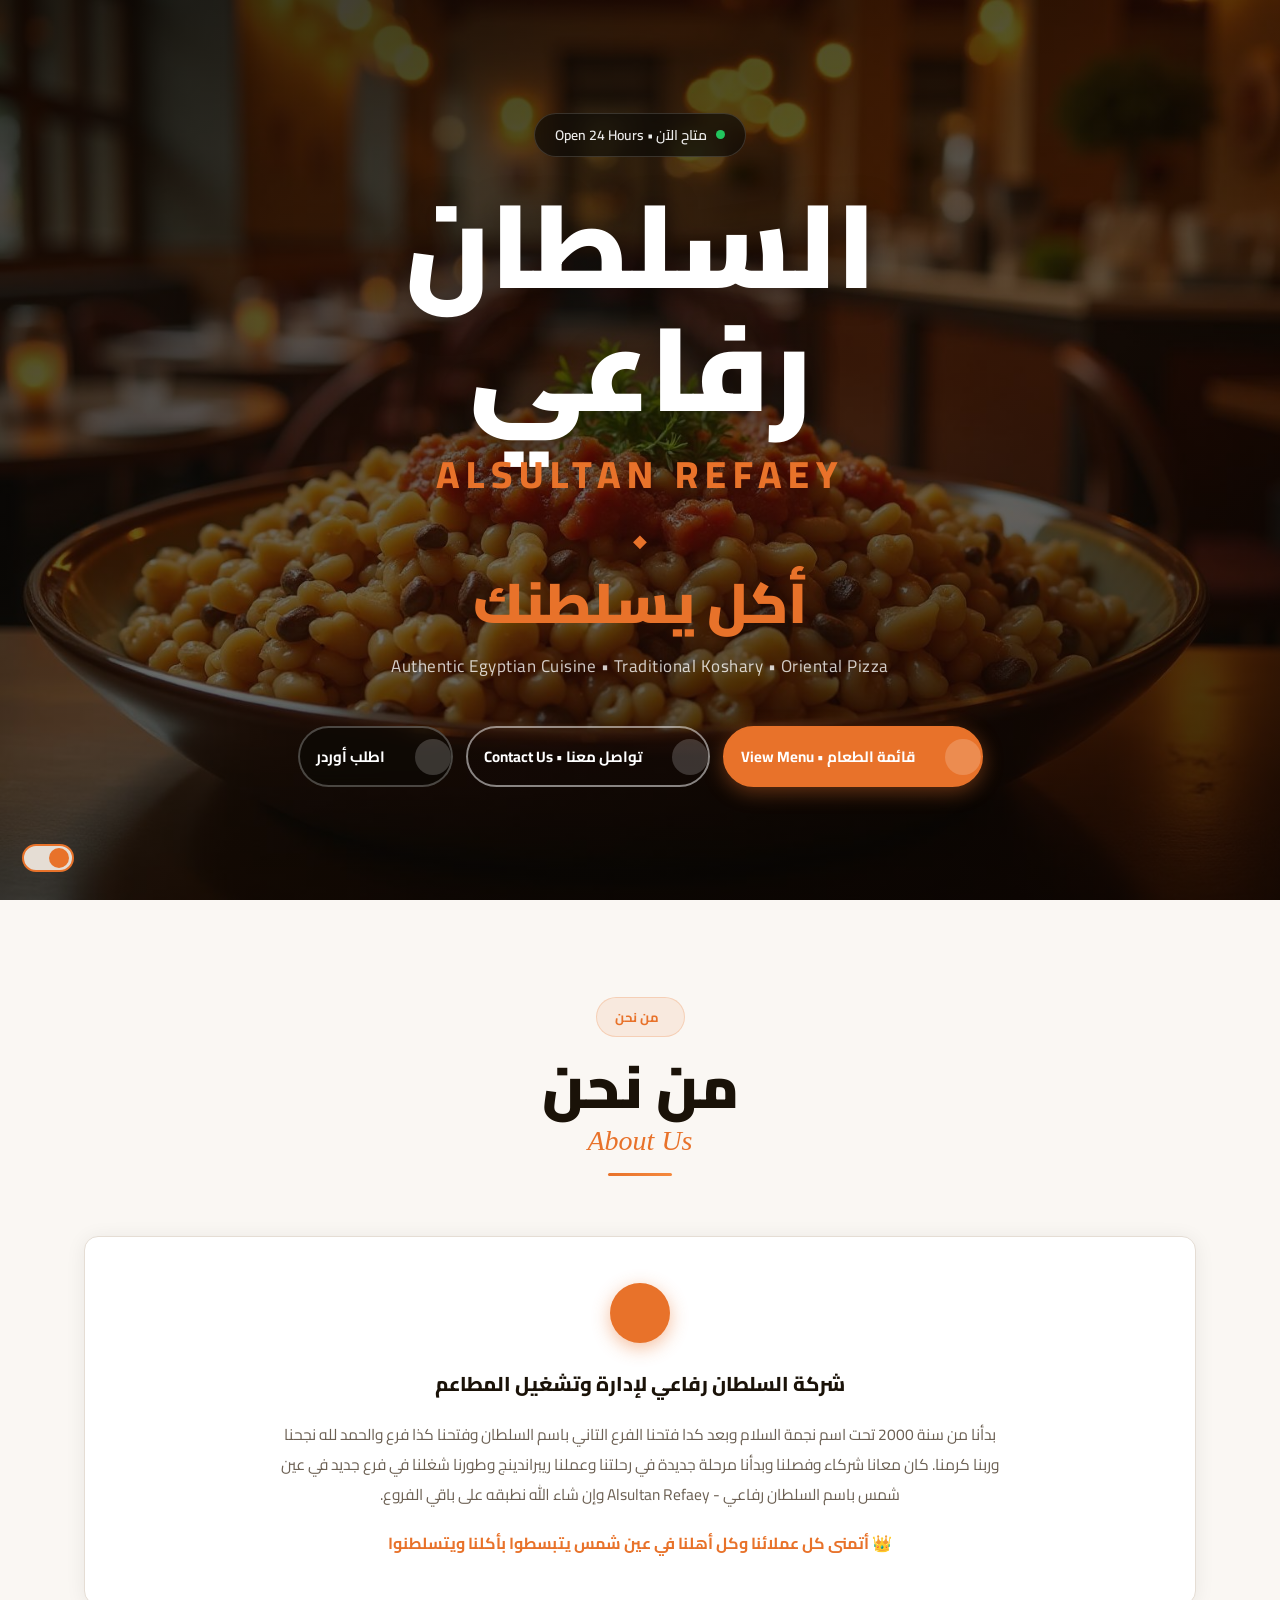
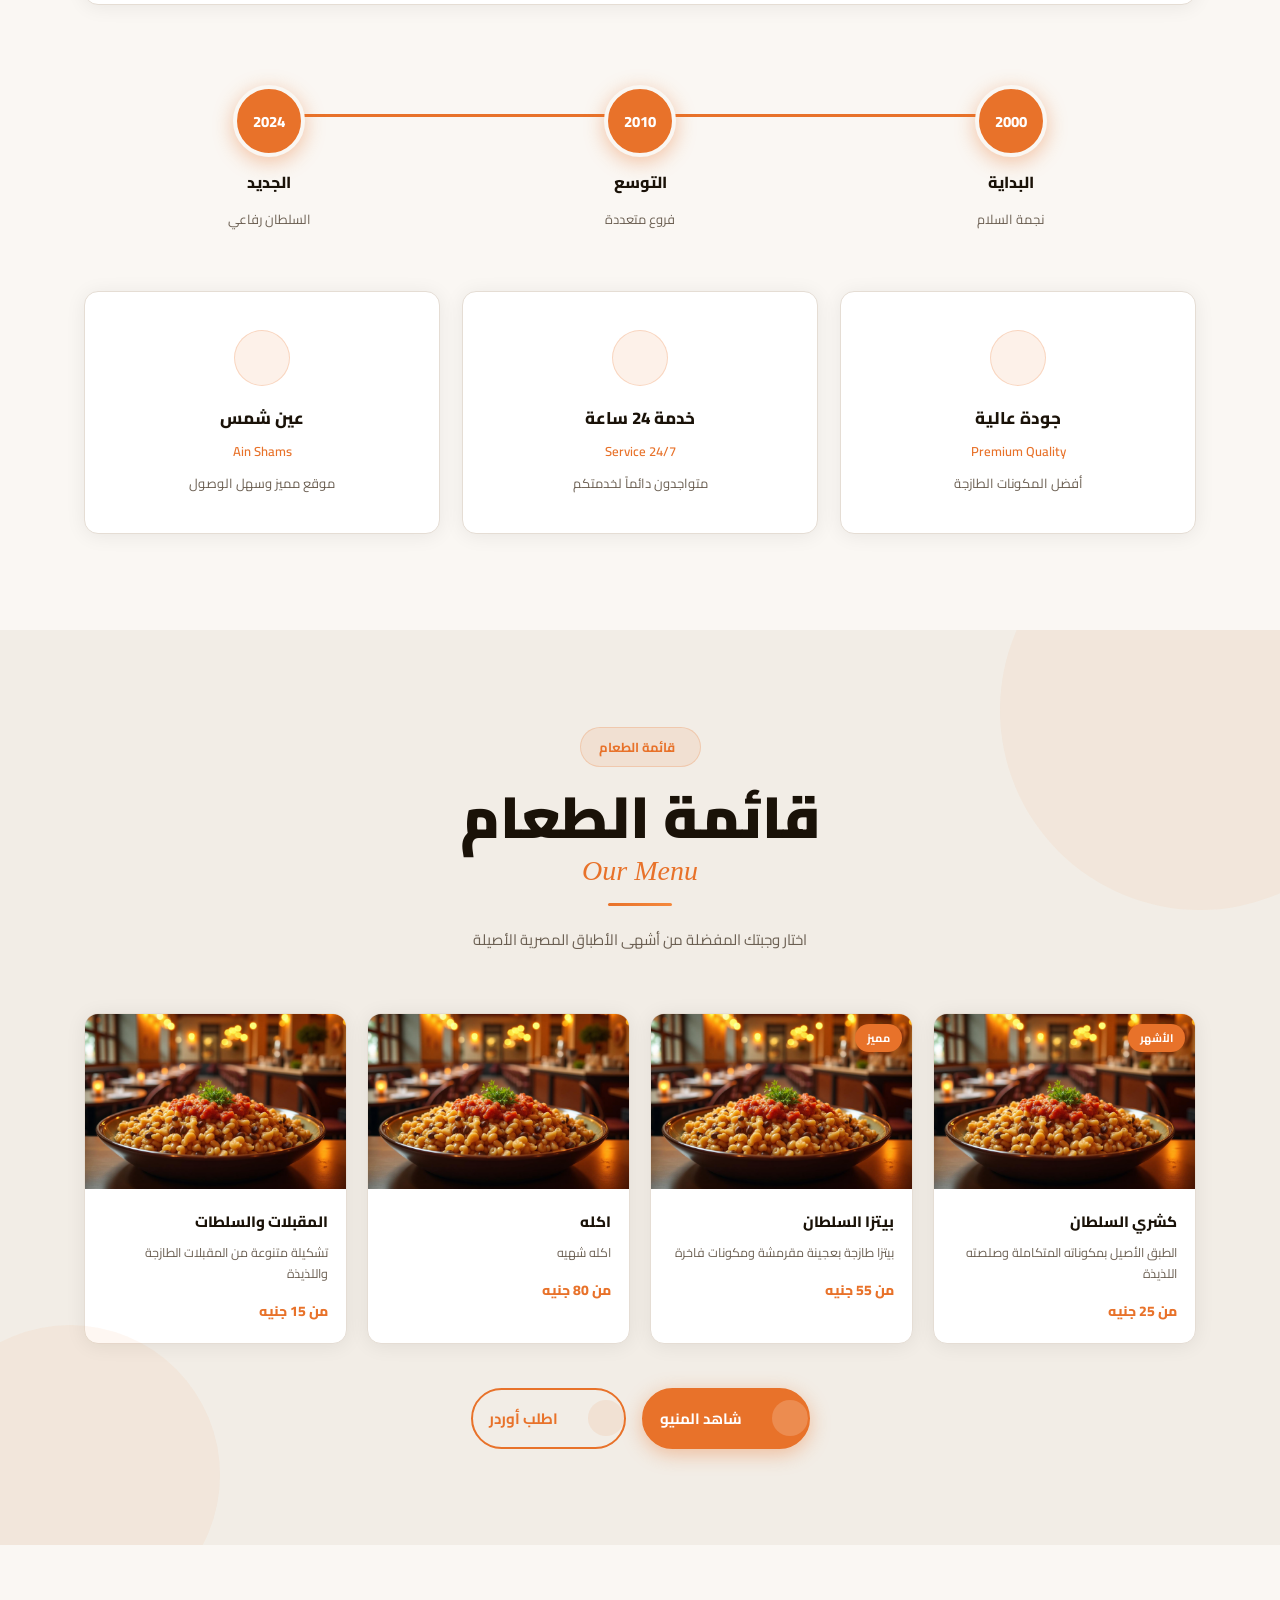
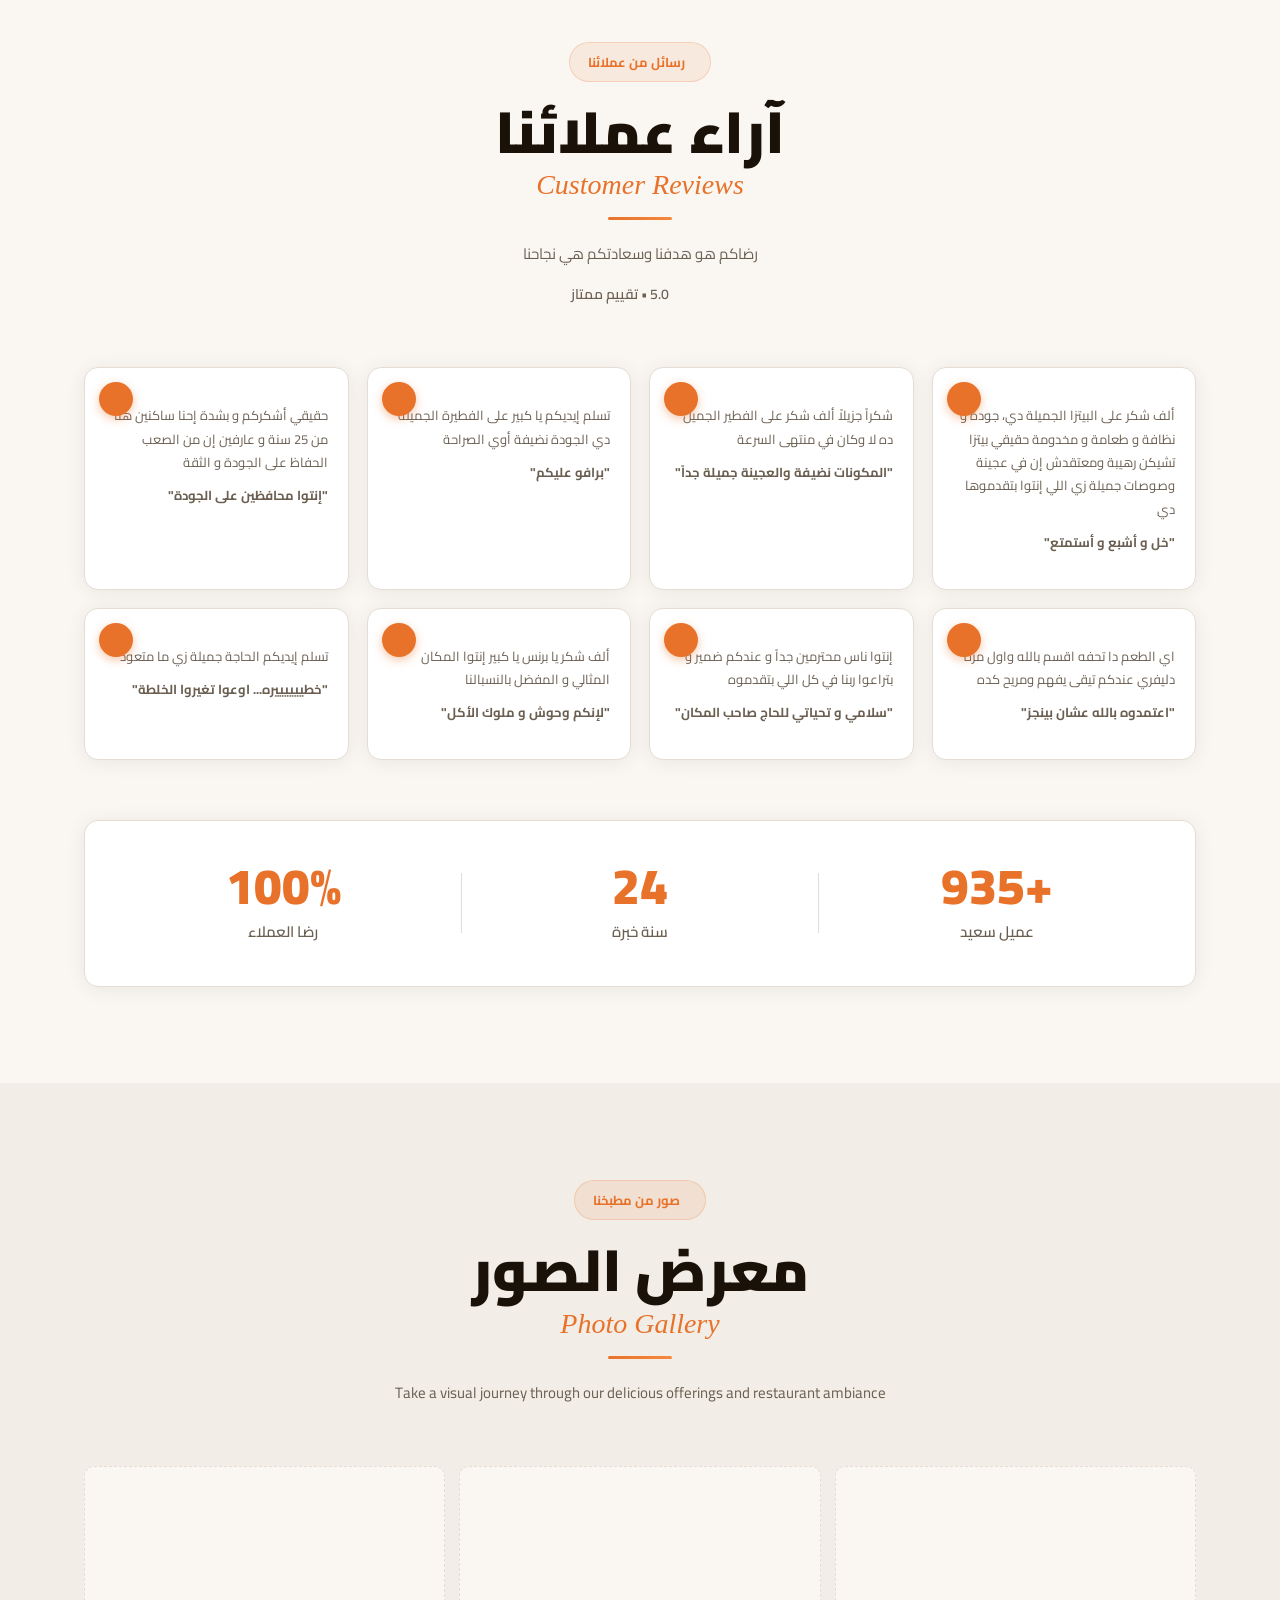
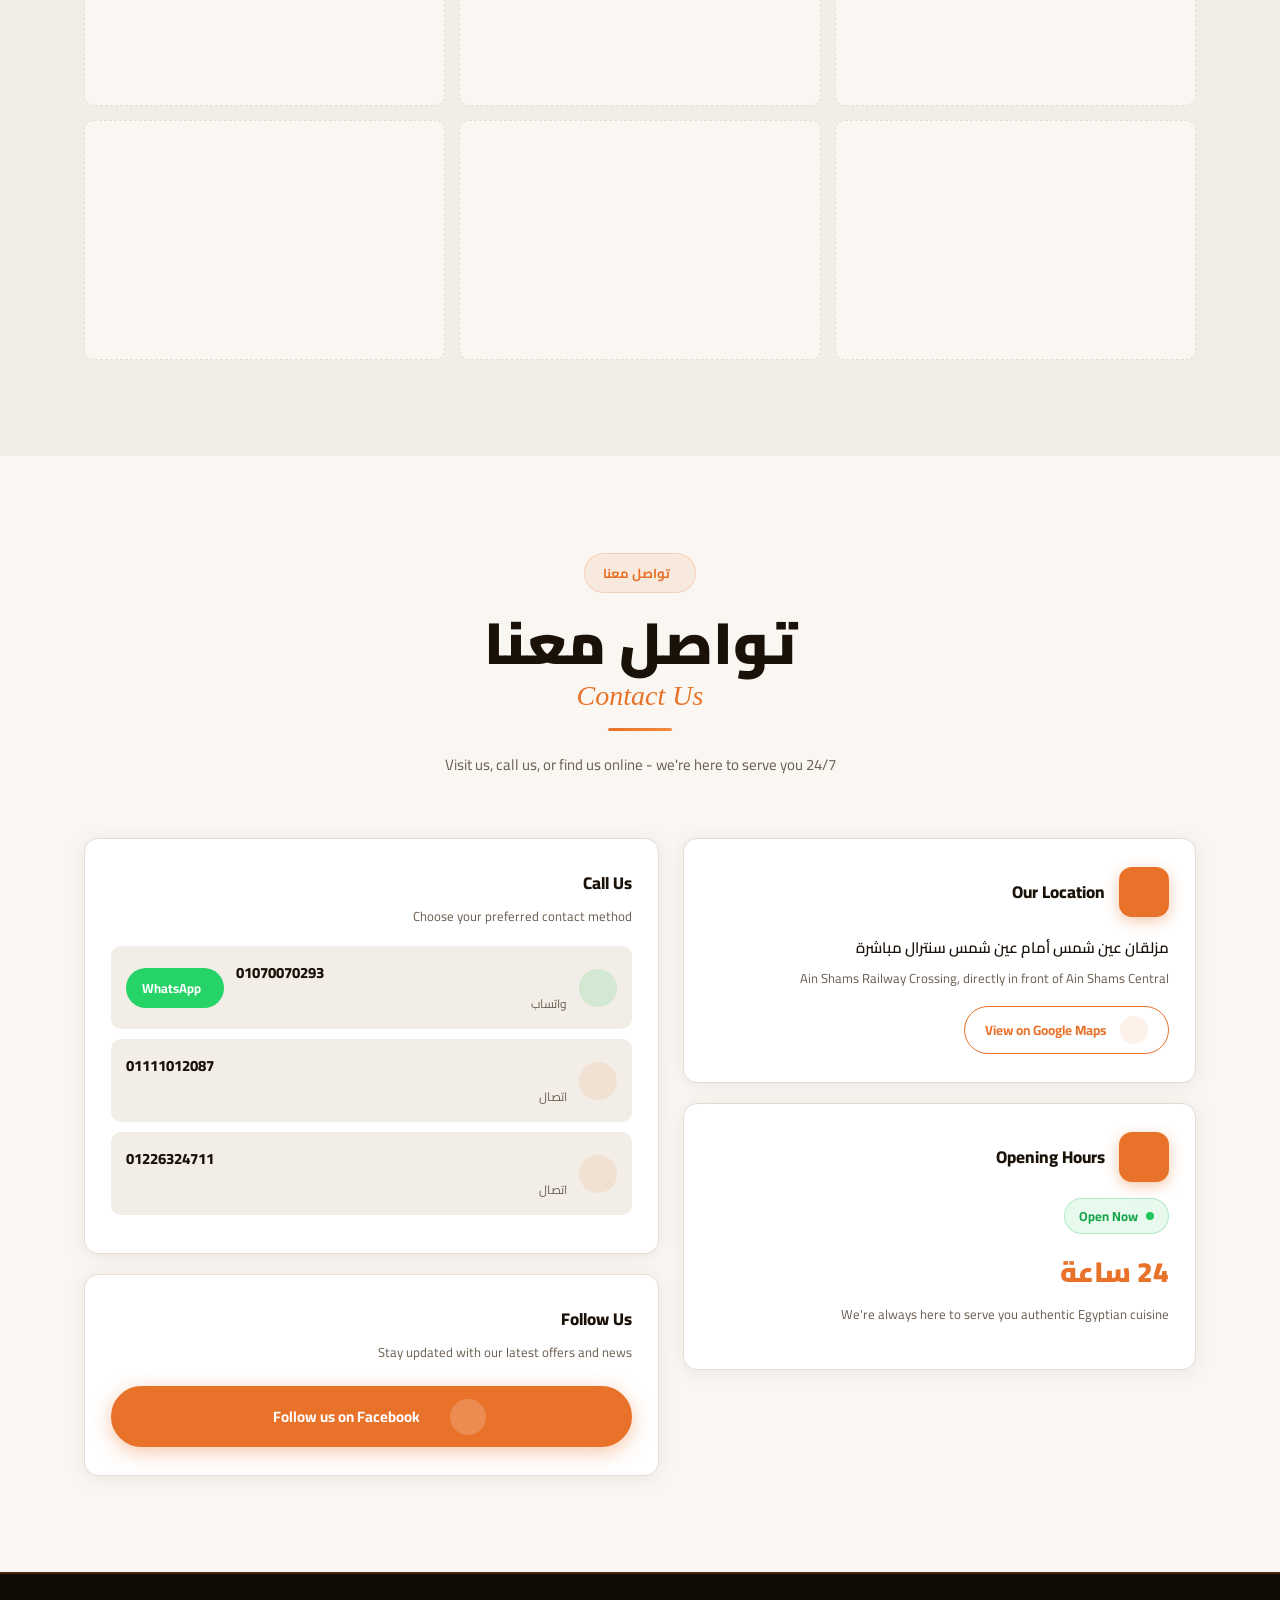
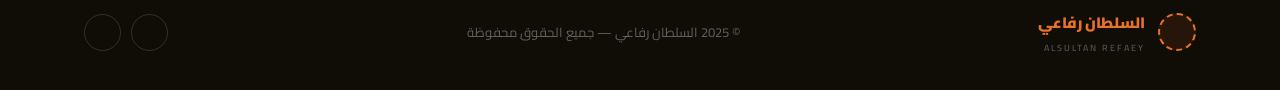
==== index.html @ ed78fc22 "first commit" ====
<!DOCTYPE html>
<html lang="ar" dir="rtl">
<head>
    <meta charset="UTF-8">
    <meta name="viewport" content="width=device-width, initial-scale=1.0">
    <title>السلطان رفاعي | ALSULTAN REFAEY</title>
    <meta name="description" content="موقع مطعم السلطان رفاعي العالمي">
    <link rel="stylesheet" href="main.css">
    <link rel="icon" href="img/logo.png" type="image/png">
    <meta name="keywords" content="Egyptian restaurant, Koshary, Oriental pizza, Traditional food, Cairo restaurant, Ain Shams, كشري, بيتزا, مطعم, عين شمس">
    <link rel="preconnect" href="https://fonts.googleapis.com">
<link rel="preconnect" href="https://fonts.gstatic.com" crossorigin>
<link href="https://fonts.googleapis.com/css2?family=Akronim&family=Alkalami&family=Amiri+Quran&family=Amiri:ital,wght@0,400;0,700;1,400;1,700&family=Architects+Daughter&family=Aref+Ruqaa+Ink:wght@400;700&family=Aref+Ruqaa:wght@400;700&family=Badeen+Display&family=Baskervville:ital,wght@0,400..700;1,400..700&family=Bodoni+Moda+SC:ital,opsz,wght@0,6..96,400..900;1,6..96,400..900&family=Bytesized&family=Cairo+Play:wght@200..1000&family=Cairo:wght@200..1000&family=Cascadia+Mono:ital,wght@0,200..700;1,200..700&family=Changa:wght@200..800&family=Coral+Pixels&family=Corinthia:wght@400;700&family=Creepster&family=Danfo&family=Edu+AU+VIC+WA+NT+Dots:wght@400..700&family=Fascinate+Inline&family=Fruktur:ital@0;1&family=Fustat:wght@200..800&family=Handjet:wght,ELSH@100..900,2&family=Jersey+25+Charted&family=Kanit:ital,wght@0,100;0,200;0,300;0,400;0,500;0,600;0,700;0,800;0,900;1,100;1,200;1,300;1,400;1,500;1,600;1,700;1,800;1,900&family=Kavivanar&family=LINE+Seed+JP&family=Lalezar&family=Lateef:wght@200;300;400;500;600;700;800&family=Libertinus+Keyboard&family=Libre+Barcode+39+Extended&family=Mada:wght@200..900&family=Marhey:wght@300..700&family=Mirza:wght@400;500;600;700&family=Moirai+One&family=Nabla&family=Noto+Serif+Khitan+Small+Script&family=Oi&family=Oswald:wght@200..700&family=Palette+Mosaic&family=Playwrite+CU+Guides&family=Playwrite+NZ+Basic+Guides&family=Playwrite+NZ+Basic:wght@100..400&family=Qahiri&family=Rakkas&family=Reem+Kufi+Fun:wght@400..700&family=Reem+Kufi+Ink&family=Reem+Kufi:wght@400..700&family=Roboto:ital,wght@0,100..900;1,100..900&family=Rubik+80s+Fade&family=Rubik+Broken+Fax&family=Rubik+Moonrocks&family=Rubik+Wet+Paint&family=Rubik:ital,wght@0,300..900;1,300..900&family=Ruge+Boogie&family=Ruwudu:wght@400;500;600;700&family=SN+Pro:ital,wght@0,200..900;1,200..900&family=Scheherazade+New:wght@400;500;600;700&family=Stalinist+One&family=Tajawal:wght@200;300;400;500;700;800;900&family=Trade+Winds&family=Train+One&family=Vibes&family=Zilla+Slab+Highlight:wght@400;700&display=swap" rel="stylesheet">
</head>
<body>

    <button class="theme-btn" id="themeBtn">
  <span class="theme-track"><span class="theme-thumb"><i class="fas fa-moon" id="themeIco"></i></span></span>
</button>
 
<nav class="nav" id="mainNav">
  <div class="nav-wrap">
    <a href="#hero" class="nav-logo">
      <div class="logo-slot" title="ضع لوجوك هنا">
        <i class="fas fa-image"></i>
        <span>Logo</span>
      </div>
      <div>
        <span class="nav-logo-ar">السلطان رفاعي</span>
        <span class="nav-logo-en">ALSULTAN REFAEY</span>
      </div>
    </a>
    <ul class="nav-links" id="navLinks">
      <li><a href="#about">من نحن</a></li>
      <li><a href="#menu">القائمة</a></li>
      <li><a href="#reviews">آراء العملاء</a></li>
      <li><a href="#gallery">المعرض</a></li>
      <li><a href="#contact">تواصل معنا</a></li>
    </ul>
    <button class="burger" id="burger"><span></span><span></span><span></span></button>
  </div>
</nav>
 
<section class="hero" id="hero">
  <div class="hero-bg" style="background-image:url('img/hero.jfif')"></div>
  <div class="hero-overlay"></div>
 
  <div class="hero-particle p1"><i class="fas fa-bowl-food"></i></div>
  <div class="hero-particle p2"><i class="fas fa-pizza-slice"></i></div>
  <div class="hero-particle p3"><i class="fas fa-star"></i></div>
  <div class="hero-particle p4"><i class="fas fa-utensils"></i></div>
  <div class="hero-particle p5"><i class="fas fa-fire"></i></div>
 
  <div class="hero-body">
    <div class="hero-badge anim-fade-down">
      <span class="dot"></span>
      متاح الآن &bull; Open 24 Hours
    </div>
    <h1 class="hero-title-ar anim-fade-up">السلطان رفاعي</h1>
    <p class="hero-title-en anim-fade-up d1">ALSULTAN REFAEY</p>
    <div class="hero-diamond anim-fade-up d2">&#9670;</div>
    <p class="hero-slogan anim-fade-up d3">أكل يسلطنك</p>
    <p class="hero-sub anim-fade-up d4">Authentic Egyptian Cuisine &bull; Traditional Koshary &bull; Oriental Pizza</p>
    <div class="hero-btns anim-fade-up d5">
      <a href="ord/ord.html" class="btn btn-orange">
        <span class="btn-ico"><i class="fas fa-bowl-food"></i></span>
        <span>قائمة الطعام &bull; View Menu</span>
      </a>
      <a href="#contact" class="btn btn-ghost">
        <span class="btn-ico"><i class="fas fa-comments"></i></span>
        <span>تواصل معنا &bull; Contact Us</span>
      </a>
      <a href="ord/ord.html" class="btn btn-dark">
        <span class="btn-ico"><i class="fas fa-bag-shopping"></i></span>
        <span>اطلب أوردر</span>
      </a>
    </div>
  </div>
  <div class="hero-chevron"><i class="fas fa-chevron-down"></i></div>
</section>
 
<section class="about" id="about">
  <div class="container">
    <div class="sec-head reveal-up">
      <div class="sec-badge"><i class="fas fa-store"></i> من نحن</div>
      <h2 class="sec-title-ar">من نحن</h2>
      <p class="sec-title-en"><em>About Us</em></p>
      <div class="sec-line"></div>
    </div>
    <div class="about-card reveal-up">
      <div class="about-crown">
        <i class="fas fa-crown"></i>
      </div>
      <h3 class="about-card-title">شركة السلطان رفاعي لإدارة وتشغيل المطاعم</h3>
      <p class="about-card-text">بدأنا من سنة 2000 تحت اسم نجمة السلام وبعد كدا فتحنا الفرع التاني باسم السلطان وفتحنا كذا فرع والحمد لله نجحنا وربنا كرمنا. كان معانا شركاء وفصلنا وبدأنا مرحلة جديدة في رحلتنا وعملنا ريبراندينج وطورنا شغلنا في فرع جديد في عين شمس باسم السلطان رفاعي - Alsultan Refaey وإن شاء الله نطبقه على باقي الفروع.</p>
      <p class="about-card-highlight">👑 أتمنى كل عملائنا وكل أهلنا في عين شمس يتبسطوا بأكلنا ويتسلطنوا</p>
    </div>
    <div class="timeline reveal-up">
      <div class="timeline-line"></div>
      <div class="timeline-item">
        <div class="timeline-dot"><span>2000</span></div>
        <p class="tl-label">البداية</p>
        <p class="tl-sub">نجمة السلام</p>
      </div>
      <div class="timeline-item">
        <div class="timeline-dot active"><span>2010</span></div>
        <p class="tl-label">التوسع</p>
        <p class="tl-sub">فروع متعددة</p>
      </div>
      <div class="timeline-item">
        <div class="timeline-dot"><span>2024</span></div>
        <p class="tl-label">الجديد</p>
        <p class="tl-sub">السلطان رفاعي</p>
      </div>
    </div>
    <div class="features">
      <div class="feature-card reveal-left" style="--d:0s">
        <div class="feature-ico"><i class="fas fa-star"></i></div>
        <h4>جودة عالية</h4>
        <p class="feat-en">Premium Quality</p>
        <p>أفضل المكونات الطازجة</p>
      </div>
      <div class="feature-card reveal-up" style="--d:.1s">
        <div class="feature-ico"><i class="fas fa-clock"></i></div>
        <h4>خدمة 24 ساعة</h4>
        <p class="feat-en">24/7 Service</p>
        <p>متواجدون دائماً لخدمتكم</p>
      </div>
      <div class="feature-card reveal-right" style="--d:.2s">
        <div class="feature-ico"><i class="fas fa-location-dot"></i></div>
        <h4>عين شمس</h4>
        <p class="feat-en">Ain Shams</p>
        <p>موقع مميز وسهل الوصول</p>
      </div>
    </div>
  </div>
</section>
 
<section class="menu-sec" id="menu">
  <div class="menu-bg-shape s1"></div>
  <div class="menu-bg-shape s2"></div>
  <div class="container">
    <div class="sec-head reveal-up">
      <div class="sec-badge"><i class="fas fa-utensils"></i> قائمة الطعام</div>
      <h2 class="sec-title-ar">قائمة الطعام</h2>
      <p class="sec-title-en"><em>Our Menu</em></p>
      <div class="sec-line"></div>
      <p class="sec-desc">اختار وجبتك المفضلة من أشهى الأطباق المصرية الأصيلة</p>
    </div>
    <div class="menu-grid">
      <div class="menu-card reveal-up" style="--d:0s">
        <div class="menu-img"><img src="img/hero.jfif" alt="كشري"/><div class="menu-tag">الأشهر</div><div class="menu-img-shine"></div></div>
        <div class="menu-body">
          <h4>كشري السلطان</h4>
          <p>الطبق الأصيل بمكوناته المتكاملة وصلصته اللذيذة</p>
          <span class="menu-price">من 25 جنيه</span>
        </div>
      </div>
      <div class="menu-card reveal-up" style="--d:.08s">
        <div class="menu-img"><img src="img/hero.jfif" alt="بيتزا"/><div class="menu-tag">مميز</div><div class="menu-img-shine"></div></div>
        <div class="menu-body">
          <h4>بيتزا السلطان</h4>
          <p>بيتزا طازجة بعجينة مقرمشة ومكونات فاخرة</p>
          <span class="menu-price">من 55 جنيه</span>
        </div>
      </div>
      <div class="menu-card reveal-up" style="--d:.16s">
        <div class="menu-img"><img src="img/hero.jfif" alt="مشاوي"/><div class="menu-img-shine"></div></div>
        <div class="menu-body">
          <h4>اكله</h4>
          <p>اكله شهيه</p>
          <span class="menu-price">من 80 جنيه</span>
        </div>
      </div>
      <div class="menu-card reveal-up" style="--d:.24s">
        <div class="menu-img"><img src="img/hero.jfif" alt="مقبلات"/><div class="menu-img-shine"></div></div>
        <div class="menu-body">
          <h4>المقبلات والسلطات</h4>
          <p>تشكيلة متنوعة من المقبلات الطازجة واللذيذة</p>
          <span class="menu-price">من 15 جنيه</span>
        </div>
      </div>
    </div>
    <div class="menu-btns reveal-up">
      <button class="btn btn-orange" onclick="window.location.href='ord/ord.html'">
        <span class="btn-ico"><i class="fas fa-scroll"></i></span>
        <span>شاهد المنيو</span>
      </button>
      <button class="btn btn-outline-orange" onclick="window.location.href='ord/ord.html'">
        <span class="btn-ico"><i class="fas fa-bag-shopping"></i></span>
        <span>اطلب أوردر</span>
      </button>
    </div>
  </div>
</section>
 
<section class="reviews" id="reviews">
  <div class="container">
    <div class="sec-head reveal-up">
      <div class="sec-badge"><i class="fas fa-comment-dots"></i> رسائل من عملائنا</div>
      <h2 class="sec-title-ar">آراء عملائنا</h2>
      <p class="sec-title-en"><em>Customer Reviews</em></p>
      <div class="sec-line"></div>
      <p class="sec-desc">رضاكم هو هدفنا وسعادتكم هي نجاحنا</p>
      <div class="reviews-rating">
        <i class="fas fa-star"></i><i class="fas fa-star"></i><i class="fas fa-star"></i><i class="fas fa-star"></i><i class="fas fa-star"></i>
        <span>5.0 &bull; تقييم ممتاز</span>
      </div>
    </div>
    <div class="reviews-grid">
      <div class="rev-card reveal-up" style="--d:0s">
        <div class="rev-quote"><i class="fas fa-quote-right"></i></div>
        <div class="rev-stars"><i class="fas fa-star"></i><i class="fas fa-star"></i><i class="fas fa-star"></i><i class="fas fa-star"></i><i class="fas fa-star"></i></div>
        <p>ألف شكر على البيتزا الجميلة دي، جودة و نظافة و طعامة و مخدومة حقيقي بيتزا تشيكن رهيبة ومعتقدش إن في عجينة وصوصات جميلة زي اللي إنتوا بتقدموها دي</p>
        <p class="rev-highlight">"خل و أشبع و أستمتع"</p>
      </div>
      <div class="rev-card reveal-up" style="--d:.07s">
        <div class="rev-quote"><i class="fas fa-quote-right"></i></div>
        <div class="rev-stars"><i class="fas fa-star"></i><i class="fas fa-star"></i><i class="fas fa-star"></i><i class="fas fa-star"></i><i class="fas fa-star"></i></div>
        <p>شكراً جزيلاً ألف شكر على الفطير الجميل ده لا وكان في منتهى السرعة</p>
        <p class="rev-highlight">"المكونات نضيفة والعجينة جميلة جداً"</p>
      </div>
      <div class="rev-card reveal-up" style="--d:.14s">
        <div class="rev-quote"><i class="fas fa-quote-right"></i></div>
        <div class="rev-stars"><i class="fas fa-star"></i><i class="fas fa-star"></i><i class="fas fa-star"></i><i class="fas fa-star"></i><i class="fas fa-star"></i></div>
        <p>تسلم إيديكم يا كبير على الفطيرة الجميلة دي الجودة نضيفة أوي الصراحة</p>
        <p class="rev-highlight">"برافو عليكم"</p>
      </div>
      <div class="rev-card reveal-up" style="--d:.21s">
        <div class="rev-quote"><i class="fas fa-quote-right"></i></div>
        <div class="rev-stars"><i class="fas fa-star"></i><i class="fas fa-star"></i><i class="fas fa-star"></i><i class="fas fa-star"></i><i class="fas fa-star"></i></div>
        <p>حقيقي أشكركم و بشدة إحنا ساكنين هنا من 25 سنة و عارفين إن من الصعب الحفاظ على الجودة و الثقة</p>
        <p class="rev-highlight">"إنتوا محافظين على الجودة"</p>
      </div>
      <div class="rev-card reveal-up" style="--d:.28s">
        <div class="rev-quote"><i class="fas fa-quote-right"></i></div>
        <div class="rev-stars"><i class="fas fa-star"></i><i class="fas fa-star"></i><i class="fas fa-star"></i><i class="fas fa-star"></i><i class="fas fa-star"></i></div>
        <p>اي الطعم دا تحفه اقسم بالله واول مره دليفري عندكم تيقى يفهم ومريح كده</p>
        <p class="rev-highlight">"اعتمدوه بالله عشان بينجز"</p>
      </div>
      <div class="rev-card reveal-up" style="--d:.35s">
        <div class="rev-quote"><i class="fas fa-quote-right"></i></div>
        <div class="rev-stars"><i class="fas fa-star"></i><i class="fas fa-star"></i><i class="fas fa-star"></i><i class="fas fa-star"></i><i class="fas fa-star"></i></div>
        <p>إنتوا ناس محترمين جداً و عندكم ضمير و بتراعوا ربنا في كل اللي بتقدموه</p>
        <p class="rev-highlight">"سلامي و تحياتي للحاج صاحب المكان"</p>
      </div>
      <div class="rev-card reveal-up" style="--d:.42s">
        <div class="rev-quote"><i class="fas fa-quote-right"></i></div>
        <div class="rev-stars"><i class="fas fa-star"></i><i class="fas fa-star"></i><i class="fas fa-star"></i><i class="fas fa-star"></i><i class="fas fa-star"></i></div>
        <p>ألف شكر يا برنس يا كبير إنتوا المكان المثالي و المفضل بالنسبالنا</p>
        <p class="rev-highlight">"لإنكم وحوش و ملوك الأكل"</p>
      </div>
      <div class="rev-card reveal-up" style="--d:.49s">
        <div class="rev-quote"><i class="fas fa-quote-right"></i></div>
        <div class="rev-stars"><i class="fas fa-star"></i><i class="fas fa-star"></i><i class="fas fa-star"></i><i class="fas fa-star"></i><i class="fas fa-star"></i></div>
        <p>تسلم إيديكم الحاجة جميلة زي ما متعود</p>
        <p class="rev-highlight">"خطييييييره... اوعوا تغيروا الخلطة"</p>
      </div>
    </div>
    <div class="stats-row reveal-up">
      <div class="stat-box">
        <span class="stat-num" data-target="1000" data-prefix="+">0</span>
        <span class="stat-lbl">عميل سعيد</span>
      </div>
      <div class="stat-divider"></div>
      <div class="stat-box">
        <span class="stat-num" data-target="24">0</span>
        <span class="stat-lbl">سنة خبرة</span>
      </div>
      <div class="stat-divider"></div>
      <div class="stat-box">
        <span class="stat-num" data-target="100" data-suffix="%">0</span>
        <span class="stat-lbl">رضا العملاء</span>
      </div>
    </div>
  </div>
</section>
 
<section class="gallery" id="gallery">
  <div class="container">
    <div class="sec-head reveal-up">
      <div class="sec-badge"><i class="fas fa-camera"></i> صور من مطبخنا</div>
      <h2 class="sec-title-ar">معرض الصور</h2>
      <p class="sec-title-en"><em>Photo Gallery</em></p>
      <div class="sec-line"></div>
      <p class="sec-desc">Take a visual journey through our delicious offerings and restaurant ambiance</p>
    </div>
    <div class="gallery-grid">
      <div class="gal-item reveal-up" style="--d:0s">
        <div class="gal-placeholder"><i class="fas fa-image"></i><span></span></div>
        <div class="gal-ov"><i class="fas fa-magnifying-glass-plus"></i></div>
      </div>
      <div class="gal-item reveal-up" style="--d:.07s">
        <div class="gal-placeholder"><i class="fas fa-image"></i><span></span></div>
        <div class="gal-ov"><i class="fas fa-magnifying-glass-plus"></i></div>
      </div>
      <div class="gal-item reveal-up" style="--d:.14s">
        <div class="gal-placeholder"><i class="fas fa-image"></i><span></span></div>
        <div class="gal-ov"><i class="fas fa-magnifying-glass-plus"></i></div>
      </div>
      <div class="gal-item reveal-up" style="--d:.21s">
        <div class="gal-placeholder"><i class="fas fa-image"></i><span></span></div>
        <div class="gal-ov"><i class="fas fa-magnifying-glass-plus"></i></div>
      </div>
      <div class="gal-item reveal-up" style="--d:.28s">
        <div class="gal-placeholder"><i class="fas fa-image"></i><span></span></div>
        <div class="gal-ov"><i class="fas fa-magnifying-glass-plus"></i></div>
      </div>
      <div class="gal-item reveal-up" style="--d:.35s">
        <div class="gal-placeholder"><i class="fas fa-image"></i><span></span></div>
        <div class="gal-ov"><i class="fas fa-magnifying-glass-plus"></i></div>
      </div>
    </div>
  </div>
</section>
 
<section class="contact" id="contact">
  <div class="container">
    <div class="sec-head reveal-up">
      <div class="sec-badge"><i class="fas fa-headset"></i> تواصل معنا</div>
      <h2 class="sec-title-ar">تواصل معنا</h2>
      <p class="sec-title-en"><em>Contact Us</em></p>
      <div class="sec-line"></div>
      <p class="sec-desc">Visit us, call us, or find us online - we're here to serve you 24/7</p>
    </div>
    <div class="contact-grid">
      <div class="contact-left">
        <div class="ct-card reveal-left">
          <div class="ct-card-head">
            <div class="ct-ico"><i class="fas fa-location-dot"></i></div>
            <h4>Our Location</h4>
          </div>
          <p class="ct-txt-ar">مزلقان عين شمس أمام عين شمس سنترال مباشرة</p>
          <p class="ct-txt-en">Ain Shams Railway Crossing, directly in front of Ain Shams Central</p>
          <button class="btn-maps" type="button">
            <span class="btn-ico"><i class="fas fa-location-dot"></i></span>
            <span>View on Google Maps</span>
          </button>
        </div>
        <div class="ct-card reveal-left" style="--d:.1s">
          <div class="ct-card-head">
            <div class="ct-ico"><i class="fas fa-clock"></i></div>
            <h4>Opening Hours</h4>
          </div>
          <div class="open-badge"><span class="open-dot"></span> Open Now</div>
          <p class="ct-hours">24 ساعة</p>
          <p class="ct-txt-en">We're always here to serve you authentic Egyptian cuisine</p>
        </div>
      </div>
      <div class="contact-right">
        <div class="ct-card reveal-right">
          <h4 class="call-title">Call Us</h4>
          <p class="call-sub">Choose your preferred contact method</p>
          <div class="phone-row">
            <div class="phone-ico wa"><i class="fas fa-comment-dots"></i></div>
            <div class="phone-info"><strong>01070070293</strong><span>واتساب</span></div>
            <button class="btn-wa" type="button"><i class="fab fa-whatsapp"></i> WhatsApp</button>
          </div>
          <div class="phone-row">
            <div class="phone-ico call-ico"><i class="fas fa-phone-volume"></i></div>
            <div class="phone-info"><strong>01111012087</strong><span>اتصال</span></div>
          </div>
          <div class="phone-row">
            <div class="phone-ico call-ico"><i class="fas fa-phone-volume"></i></div>
            <div class="phone-info"><strong>01226324711</strong><span>اتصال</span></div>
          </div>
        </div>
        <div class="ct-card reveal-right" style="--d:.1s">
          <h4 class="call-title">Follow Us</h4>
          <p class="call-sub">Stay updated with our latest offers and news</p>
          <button class="btn btn-orange btn-fb" type="button">
            <span class="btn-ico"><i class="fab fa-facebook-f"></i></span>
            <span>Follow us on Facebook</span>
          </button>
        </div>
      </div>
    </div>
  </div>
</section>
 
<footer class="footer">
  <div class="footer-inner">
    <div class="footer-logo">
      <div class="logo-slot sm" title="ضع لوجوك هنا"><i class="fas fa-image"></i></div>
      <div>
        <p class="footer-name-ar">السلطان رفاعي</p>
        <p class="footer-name-en">ALSULTAN REFAEY</p>
      </div>
    </div>
    <p class="footer-copy">&copy; 2025 السلطان رفاعي &mdash; جميع الحقوق محفوظة</p>
    <div class="footer-socials">
      <a href="https://www.facebook.com/profile.php?id=100092948267486&rdid=Q3W8dJQhloA0zfka&share_url=https%3A%2F%2Fwww.facebook.com%2Fshare%2F17Q4ZjGc6h%2F#" title="Facebook"><i class="fab fa-facebook-f"></i></a>
      <a href="https://wa.me/201070070293" title="WhatsApp"><i class="fab fa-whatsapp"></i></a>
    </div>
  </div>
</footer>



    <script src="main.js"></script>
</body>
</html>
---- main.css ----
:root{
  --orange:#E8722A;
  --orange-l:#F5893D;
  --orange-d:#C55A18;
  --orange-bg:rgba(232,114,42,.10);
  --orange-border:rgba(232,114,42,.22);
  --bg:#FAF7F3;
  --bg2:#F2EDE6;
  --card:#FFFFFF;
  --text:#1A1208;
  --text2:#6B5F52;
  --border:#E5DDD4;
  --sh:0 2px 20px rgba(0,0,0,.07);
  --sh2:0 12px 40px rgba(0,0,0,.13);
  --nav-bg:rgba(250,247,243,.95);
  --r:14px;
  --r2:10px;
  --t:.32s cubic-bezier(.4,0,.2,1);
}
body.dark{
  --bg:#0F0D0A;
  --bg2:#181410;
  --card:#1E1B17;
  --text:#F0EAE0;
  --text2:#9E9082;
  --border:#2E2820;
  --sh:0 2px 20px rgba(0,0,0,.45);
  --sh2:0 12px 40px rgba(0,0,0,.65);
  --nav-bg:rgba(15,13,10,.96);
}

*,*::before,*::after{margin:0;padding:0;box-sizing:border-box}
html{scroll-behavior:smooth}
body{font-family:'Cairo',sans-serif;background:var(--bg);color:var(--text);direction:rtl;transition:background var(--t),color var(--t);overflow-x:hidden}
a{text-decoration:none;color:inherit}
img{display:block;width:100%;height:100%;object-fit:cover}
.container{max-width:1160px;margin:0 auto;padding:0 24px}

@keyframes fadeDown{from{opacity:0;transform:translateY(-20px)}to{opacity:1;transform:translateY(0)}}
@keyframes fadeUp{from{opacity:0;transform:translateY(32px)}to{opacity:1;transform:translateY(0)}}
@keyframes fadeLeft{from{opacity:0;transform:translateX(40px)}to{opacity:1;transform:translateX(0)}}
@keyframes fadeRight{from{opacity:0;transform:translateX(-40px)}to{opacity:1;transform:translateX(0)}}
@keyframes scaleIn{from{opacity:0;transform:scale(.7)}to{opacity:1;transform:scale(1)}}
@keyframes float{0%,100%{transform:translateY(0) rotate(0deg)}50%{transform:translateY(-18px) rotate(8deg)}}
@keyframes floatR{0%,100%{transform:translateY(0) rotate(0deg)}50%{transform:translateY(-14px) rotate(-6deg)}}
@keyframes pulseDot{0%,100%{box-shadow:0 0 0 3px rgba(34,197,94,.25)}50%{box-shadow:0 0 0 7px rgba(34,197,94,.1)}}
@keyframes shimmerBtn{0%{left:-100%}100%{left:200%}}
@keyframes drawLine{from{transform:scaleX(0)}to{transform:scaleX(1)}}
@keyframes spinCrown{from{transform:rotateY(0)}to{transform:rotateY(360deg)}}
@keyframes revealUp{from{opacity:0;transform:translateY(30px)}to{opacity:1;transform:translateY(0)}}
@keyframes bgZoom{from{transform:scale(1)}to{transform:scale(1.09)}}
@keyframes glowPulse{0%,100%{box-shadow:var(--sh)}50%{box-shadow:0 0 0 6px rgba(232,114,42,.12),var(--sh2)}}

.anim-fade-down{animation:fadeDown .8s ease both}
.anim-fade-up{animation:fadeUp .9s ease both}
.d1{animation-delay:.15s}
.d2{animation-delay:.25s}
.d3{animation-delay:.35s}
.d4{animation-delay:.45s}
.d5{animation-delay:.58s}

.reveal-up,.reveal-left,.reveal-right{opacity:0;transition:opacity .7s ease,transform .7s ease;transition-delay:var(--d,0s)}
.reveal-up{transform:translateY(30px)}
.reveal-left{transform:translateX(40px)}
.reveal-right{transform:translateX(-40px)}
.reveal-up.vis,.reveal-left.vis,.reveal-right.vis{opacity:1;transform:none}

.theme-btn{
  position:fixed;bottom:28px;left:22px;z-index:9999;
  width:52px;height:28px;border:none;cursor:pointer;
  background:none;padding:0;
}
.theme-track{
  display:flex;align-items:center;
  width:52px;height:28px;border-radius:50px;
  background:var(--border);
  border:2px solid var(--orange);
  padding:3px;
  transition:background var(--t);
  position:relative;
}
body.dark .theme-track{background:var(--orange)}
.theme-thumb{
  width:20px;height:20px;border-radius:50%;
  background:var(--orange);
  display:flex;align-items:center;justify-content:center;
  color:#fff;font-size:10px;
  transition:transform var(--t),background var(--t);
  position:relative;
}
body.dark .theme-thumb{transform:translateX(-24px);background:#fff;color:var(--orange)}

.nav{
  position:fixed;top:0;right:0;left:0;z-index:1000;
  background:var(--nav-bg);
  backdrop-filter:blur(16px);-webkit-backdrop-filter:blur(16px);
  border-bottom:1px solid var(--border);
  transition:background var(--t),box-shadow var(--t);
}
.nav-wrap{
  max-width:1160px;margin:0 auto;padding:0 24px;
  height:66px;display:flex;align-items:center;justify-content:space-between;
}
.nav-logo{display:flex;align-items:center;gap:10px;text-decoration:none}
.logo-slot{
  width:44px;height:44px;border-radius:50%;
  border:2px dashed var(--orange);
  display:flex;flex-direction:column;align-items:center;justify-content:center;
  color:var(--orange);font-size:11px;gap:2px;cursor:pointer;
  transition:all var(--t);background:var(--orange-bg);flex-shrink:0;
}
.logo-slot i{font-size:14px}
.logo-slot span{font-size:8px;font-weight:700;line-height:1}
.logo-slot:hover{background:var(--orange);color:#fff;border-style:solid}
.logo-slot.sm{width:38px;height:38px;font-size:10px}
.logo-slot.sm i{font-size:13px}
.nav-logo-ar{display:block;font-size:15px;font-weight:900;color:var(--orange);line-height:1.1}
.nav-logo-en{display:block;font-size:9px;font-weight:600;color:var(--text2);letter-spacing:2px}
.nav-links{display:flex;list-style:none;gap:2px}
.nav-links a{
  font-size:14px;font-weight:600;color:var(--text);
  padding:7px 14px;border-radius:50px;
  transition:all var(--t);position:relative;
}
.nav-links a::after{
  content:'';position:absolute;bottom:4px;right:14px;left:14px;
  height:2px;background:var(--orange);border-radius:2px;
  transform:scaleX(0);transition:transform var(--t);
}
.nav-links a:hover{color:var(--orange)}
.nav-links a:hover::after{transform:scaleX(1)}
.burger{display:none;flex-direction:column;gap:5px;background:none;border:none;cursor:pointer;padding:5px}
.burger span{display:block;width:24px;height:2px;background:var(--text);border-radius:2px;transition:all var(--t)}
.burger.open span:nth-child(1){transform:translateY(7px) rotate(45deg)}
.burger.open span:nth-child(2){opacity:0}
.burger.open span:nth-child(3){transform:translateY(-7px) rotate(-45deg)}

.hero{position:relative;height:100vh;min-height:700px;display:flex;align-items:center;justify-content:center;overflow:hidden}
.hero-bg{position:absolute;inset:0;background-size:cover;background-position:center;animation:bgZoom 22s ease-in-out infinite alternate}
.hero-overlay{
  position:absolute;inset:0;
  background:linear-gradient(160deg,rgba(8,5,2,.80) 0%,rgba(16,10,3,.60) 55%,rgba(8,5,2,.82) 100%);
}

.hero-particle{
  position:absolute;z-index:1;
  color:rgba(232,114,42,.25);font-size:28px;pointer-events:none;
}
.p1{top:18%;right:8%;animation:float 5s ease-in-out infinite}
.p2{top:25%;left:7%;animation:floatR 6s ease-in-out infinite .8s}
.p3{bottom:28%;right:12%;animation:float 4.5s ease-in-out infinite 1.2s;font-size:18px}
.p4{bottom:22%;left:10%;animation:floatR 5.5s ease-in-out infinite .4s}
.p5{top:50%;right:5%;animation:float 7s ease-in-out infinite 2s;font-size:22px}

.hero-body{position:relative;z-index:2;text-align:center;color:#fff;padding:0 20px;max-width:820px}
.hero-badge{
  display:inline-flex;align-items:center;gap:9px;
  background:rgba(15,12,8,.72);border:1px solid rgba(255,255,255,.15);
  color:rgba(255,255,255,.92);padding:8px 20px;border-radius:50px;
  font-size:14px;font-weight:600;margin-bottom:26px;backdrop-filter:blur(10px);
}
.dot{width:9px;height:9px;border-radius:50%;background:#22c55e;flex-shrink:0;animation:pulseDot 2.2s ease infinite}
.hero-title-ar{font-size:clamp(54px,10vw,118px);font-weight:900;color:#fff;line-height:1.05;margin-bottom:8px;text-shadow:0 4px 30px rgba(0,0,0,.5)}
.hero-title-en{font-size:clamp(16px,3.2vw,38px);font-weight:800;color:var(--orange);letter-spacing:7px;margin-bottom:14px}
.hero-diamond{color:var(--orange);font-size:18px;margin-bottom:12px;opacity:.8}
.hero-slogan{font-size:clamp(26px,5vw,56px);font-weight:900;color:var(--orange);margin-bottom:14px;line-height:1.2}
.hero-sub{font-size:clamp(13px,2vw,17px);color:rgba(255,255,255,.78);margin-bottom:44px;letter-spacing:.5px}
.hero-btns{display:flex;align-items:center;justify-content:center;gap:13px;flex-wrap:wrap}
.hero-chevron{
  position:absolute;bottom:26px;left:50%;transform:translateX(-50%);
  z-index:2;color:rgba(255,255,255,.55);font-size:20px;
  animation:float 2.2s ease-in-out infinite;
}

.btn{
  display:inline-flex;align-items:center;gap:0;
  border-radius:50px;font-family:'Cairo',sans-serif;
  font-size:15px;font-weight:700;cursor:pointer;
  border:2px solid transparent;
  transition:all var(--t);white-space:nowrap;
  position:relative;overflow:hidden;
}
.btn::after{
  content:'';position:absolute;top:0;left:-100%;
  width:60%;height:100%;
  background:linear-gradient(120deg,transparent,rgba(255,255,255,.18),transparent);
  transition:left .5s ease;
}
.btn:hover::after{left:200%}
.btn-ico{
  display:flex;align-items:center;justify-content:center;
  width:36px;height:36px;border-radius:50%;
  background:rgba(255,255,255,.18);
  font-size:14px;margin-left:10px;flex-shrink:0;
  transition:all var(--t);
}
.btn > span:last-child{padding:14px 20px 14px 16px}
.btn:hover .btn-ico{transform:scale(1.12) rotate(-5deg)}

.btn-orange{background:var(--orange);color:#fff;border-color:var(--orange);box-shadow:0 5px 20px rgba(232,114,42,.4)}
.btn-orange:hover{background:var(--orange-d);border-color:var(--orange-d);transform:translateY(-3px);box-shadow:0 10px 30px rgba(232,114,42,.55)}
.btn-ghost{background:transparent;color:#fff;border-color:rgba(255,255,255,.5)}
.btn-ghost:hover{background:rgba(255,255,255,.1);border-color:#fff;transform:translateY(-3px)}
.btn-dark{background:rgba(12,9,5,.7);color:#fff;border-color:rgba(255,255,255,.25);backdrop-filter:blur(8px)}
.btn-dark:hover{background:var(--orange);border-color:var(--orange);transform:translateY(-3px);box-shadow:0 10px 28px rgba(232,114,42,.5)}
.btn-outline-orange{background:transparent;color:var(--orange);border-color:var(--orange)}
.btn-outline-orange .btn-ico{background:var(--orange-bg);color:var(--orange)}
.btn-outline-orange:hover{background:var(--orange);color:#fff;transform:translateY(-3px)}
.btn-outline-orange:hover .btn-ico{background:rgba(255,255,255,.2);color:#fff}

section{padding:96px 0}

.sec-head{text-align:center;margin-bottom:60px}
.sec-badge{
  display:inline-flex;align-items:center;gap:7px;
  background:var(--orange-bg);border:1.5px solid var(--orange-border);
  color:var(--orange);padding:7px 18px;border-radius:50px;
  font-size:13px;font-weight:700;margin-bottom:18px;
}
.sec-title-ar{font-size:clamp(34px,5vw,58px);font-weight:900;color:var(--text);margin-bottom:6px;line-height:1.1}
.sec-title-en{font-family:'Playfair Display',serif;font-size:clamp(18px,2.5vw,28px);color:var(--orange);margin-bottom:16px}
.sec-line{width:64px;height:3px;background:linear-gradient(90deg,var(--orange),var(--orange-l));border-radius:3px;margin:0 auto 20px}
.sec-desc{font-size:15px;color:var(--text2);max-width:540px;margin:0 auto;line-height:1.8}

.about{background:var(--bg)}
.about-card{
  background:var(--card);border:1px solid var(--border);border-radius:var(--r);
  padding:46px 52px;text-align:center;box-shadow:var(--sh);
  margin-bottom:52px;transition:box-shadow var(--t),transform var(--t);
}
.about-card:hover{box-shadow:var(--sh2);transform:translateY(-3px)}
.about-crown{
  width:60px;height:60px;background:var(--orange);border-radius:50%;
  display:flex;align-items:center;justify-content:center;
  color:#fff;font-size:22px;margin:0 auto 22px;
  box-shadow:0 5px 18px rgba(232,114,42,.45);
  transition:transform var(--t);
}
.about-card:hover .about-crown{transform:rotateY(180deg)}
.about-card-title{font-size:20px;font-weight:800;color:var(--text);margin-bottom:18px}
.about-card-text{font-size:15.5px;color:var(--text2);line-height:1.95;max-width:720px;margin:0 auto 18px}
.about-card-highlight{font-size:16px;font-weight:700;color:var(--orange)}

.timeline{
  position:relative;display:flex;justify-content:center;
  padding:28px 0 12px;margin-bottom:48px;
}
.timeline-line{
  position:absolute;top:57px;right:calc(16.5%);left:calc(16.5%);
  height:2.5px;background:var(--orange);border-radius:2px;
  transform-origin:right;animation:drawLine 1.4s ease both;
}
.timeline-item{flex:1;display:flex;flex-direction:column;align-items:center;gap:10px;position:relative;z-index:1}
.timeline-dot{
  width:72px;height:72px;border-radius:50%;background:var(--orange);
  color:#fff;font-size:15px;font-weight:800;
  display:flex;align-items:center;justify-content:center;
  box-shadow:0 5px 20px rgba(232,114,42,.4);
  border:4px solid var(--bg);
  transition:transform var(--t),box-shadow var(--t);
}
.timeline-dot.active{animation:glowPulse 2.5s ease-in-out infinite}
.timeline-item:hover .timeline-dot{transform:scale(1.1);box-shadow:0 8px 28px rgba(232,114,42,.6)}
.tl-label{font-size:16px;font-weight:800;color:var(--text)}
.tl-sub{font-size:13px;color:var(--text2)}

.features{display:grid;grid-template-columns:repeat(3,1fr);gap:22px}
.feature-card{
  background:var(--card);border:1px solid var(--border);border-radius:var(--r);
  padding:38px 28px;text-align:center;box-shadow:var(--sh);
  transition:all var(--t);cursor:default;
}
.feature-card:hover{box-shadow:var(--sh2);transform:translateY(-6px);border-color:var(--orange-border)}
.feature-ico{
  width:56px;height:56px;border-radius:50%;
  background:var(--orange-bg);border:1.5px solid var(--orange-border);
  color:var(--orange);font-size:22px;
  display:flex;align-items:center;justify-content:center;
  margin:0 auto 16px;transition:all var(--t);
}
.feature-card:hover .feature-ico{background:var(--orange);color:#fff;transform:rotate(-10deg) scale(1.1)}
.feature-card h4{font-size:17px;font-weight:800;color:var(--text);margin-bottom:5px}
.feat-en{font-size:13px;color:var(--orange);font-weight:600;margin-bottom:8px}
.feature-card p:last-child{font-size:13px;color:var(--text2)}

.menu-sec{background:var(--bg2);position:relative;overflow:hidden}
.menu-bg-shape{position:absolute;border-radius:50%;pointer-events:none;opacity:.06;background:var(--orange)}
.menu-bg-shape.s1{width:400px;height:400px;top:-120px;right:-120px;animation:float 8s ease-in-out infinite}
.menu-bg-shape.s2{width:300px;height:300px;bottom:-80px;left:-80px;animation:floatR 10s ease-in-out infinite 2s}

.menu-grid{display:grid;grid-template-columns:repeat(4,1fr);gap:20px;margin-bottom:44px}
.menu-card{
  background:var(--card);border:1px solid var(--border);border-radius:var(--r);
  overflow:hidden;box-shadow:var(--sh);transition:all var(--t);
}
.menu-card:hover{box-shadow:var(--sh2);transform:translateY(-7px);border-color:var(--orange-border)}
.menu-img{position:relative;height:175px;overflow:hidden}
.menu-img img{transition:transform .5s ease}
.menu-card:hover .menu-img img{transform:scale(1.08)}
.menu-img-shine{
  position:absolute;inset:0;
  background:linear-gradient(120deg,transparent 30%,rgba(255,255,255,.08) 50%,transparent 70%);
  background-size:200%;
  opacity:0;transition:opacity var(--t);
}
.menu-card:hover .menu-img-shine{opacity:1;animation:shimmerBtn .7s ease}
.menu-tag{
  position:absolute;top:10px;right:10px;background:var(--orange);
  color:#fff;font-size:11px;font-weight:700;padding:4px 12px;border-radius:50px;
  box-shadow:0 2px 10px rgba(232,114,42,.4);
}
.menu-body{padding:18px}
.menu-body h4{font-size:15px;font-weight:800;color:var(--text);margin-bottom:7px}
.menu-body p{font-size:12.5px;color:var(--text2);line-height:1.65;margin-bottom:10px}
.menu-price{font-size:14px;font-weight:800;color:var(--orange)}
.menu-btns{display:flex;justify-content:center;gap:16px}

.reviews{background:var(--bg)}
.reviews-rating{
  display:inline-flex;align-items:center;gap:8px;
  margin-top:14px;font-size:14px;font-weight:600;color:var(--text2);
}
.reviews-rating i{color:#F59E0B;font-size:19px}
.reviews-grid{display:grid;grid-template-columns:repeat(4,1fr);gap:18px;margin-bottom:60px}
.rev-card{
  background:var(--card);border:1px solid var(--border);border-radius:var(--r);
  padding:24px 20px;position:relative;box-shadow:var(--sh);
  transition:all var(--t);
}
.rev-card:hover{box-shadow:var(--sh2);transform:translateY(-5px);border-color:var(--orange-border)}
.rev-quote{
  position:absolute;top:14px;left:14px;width:34px;height:34px;
  background:var(--orange);border-radius:50%;
  display:flex;align-items:center;justify-content:center;
  color:#fff;font-size:14px;
  box-shadow:0 3px 10px rgba(232,114,42,.4);
}
.rev-stars{color:#F59E0B;font-size:13px;display:flex;gap:2px;margin-bottom:12px}
.rev-card > p{font-size:13px;color:var(--text2);line-height:1.8;margin-bottom:10px}
.rev-highlight{font-size:13.5px;font-weight:700;color:var(--orange)}

.stats-row{
  display:flex;align-items:center;justify-content:center;
  gap:0;background:var(--card);border:1px solid var(--border);
  border-radius:var(--r);padding:40px 20px;box-shadow:var(--sh);
}
.stat-box{flex:1;display:flex;flex-direction:column;align-items:center;gap:6px}
.stat-num{font-size:50px;font-weight:900;color:var(--orange);line-height:1;font-variant-numeric:tabular-nums}
.stat-lbl{font-size:15px;color:var(--text2);font-weight:600}
.stat-divider{width:1px;height:60px;background:var(--border);flex-shrink:0}

.gallery{background:var(--bg2)}
.gallery-grid{display:grid;grid-template-columns:repeat(3,1fr);gap:14px}
.gal-item{
  position:relative;border-radius:var(--r2);overflow:hidden;
  height:240px;cursor:pointer;background:var(--bg);
  border:1.5px dashed var(--border);
  transition:all var(--t);
}
.gal-item:hover{border-color:var(--orange);box-shadow:var(--sh2);transform:scale(1.02)}
.gal-placeholder{
  width:100%;height:100%;display:flex;flex-direction:column;
  align-items:center;justify-content:center;gap:10px;
  color:var(--text2);
}
.gal-placeholder i{font-size:34px;color:var(--orange-border)}
.gal-placeholder span{font-size:13px;font-weight:600;color:var(--text2)}
.gal-item img{position:absolute;inset:0;width:100%;height:100%;object-fit:cover;transition:transform .45s ease}
.gal-item:hover img{transform:scale(1.07)}
.gal-ov{
  position:absolute;inset:0;background:rgba(232,114,42,.68);
  display:flex;align-items:center;justify-content:center;
  opacity:0;transition:opacity var(--t);color:#fff;font-size:28px;
}
.gal-item:hover .gal-ov{opacity:1}

.contact{background:var(--bg)}
.contact-grid{display:grid;grid-template-columns:1fr 1.12fr;gap:24px}
.contact-left,.contact-right{display:flex;flex-direction:column;gap:20px}
.ct-card{
  background:var(--card);border:1px solid var(--border);border-radius:var(--r);
  padding:28px 26px;box-shadow:var(--sh);transition:all var(--t);
}
.ct-card:hover{box-shadow:var(--sh2);border-color:var(--orange-border)}
.ct-card-head{display:flex;align-items:center;gap:14px;margin-bottom:16px}
.ct-ico{
  width:50px;height:50px;background:var(--orange);border-radius:13px;
  display:flex;align-items:center;justify-content:center;
  color:#fff;font-size:19px;flex-shrink:0;
  box-shadow:0 4px 14px rgba(232,114,42,.4);
  transition:transform var(--t);
}
.ct-card:hover .ct-ico{transform:rotate(-8deg) scale(1.08)}
.ct-card-head h4{font-size:17px;font-weight:800;color:var(--text)}
.ct-txt-ar{font-size:15px;font-weight:600;color:var(--text);margin-bottom:6px}
.ct-txt-en{font-size:13px;color:var(--text2);margin-bottom:16px;line-height:1.65;direction:ltr;text-align:right}
.btn-maps{
  display:inline-flex;align-items:center;gap:8px;
  padding:9px 20px;border-radius:50px;
  border:1.5px solid var(--orange);color:var(--orange);
  font-size:13.5px;font-weight:700;cursor:pointer;
  transition:all var(--t);font-family:'Cairo',sans-serif;
  background:transparent;overflow:hidden;position:relative;
}
.btn-maps::after{content:'';position:absolute;inset:0;background:var(--orange);opacity:0;transition:opacity var(--t)}
.btn-maps:hover{color:#fff;border-color:var(--orange)}
.btn-maps:hover::after{opacity:1}
.btn-maps .btn-ico,.btn-maps span{position:relative;z-index:1}
.btn-maps .btn-ico{
  width:28px;height:28px;border-radius:50%;
  background:var(--orange-bg);color:var(--orange);
  display:flex;align-items:center;justify-content:center;
  font-size:12px;transition:all var(--t);margin-left:6px;
}
.btn-maps:hover .btn-ico{background:rgba(255,255,255,.2);color:#fff}
.open-badge{
  display:inline-flex;align-items:center;gap:8px;
  background:rgba(34,197,94,.1);border:1.5px solid rgba(34,197,94,.28);
  color:#16a34a;padding:5px 14px;border-radius:50px;
  font-size:13px;font-weight:700;margin-bottom:12px;
}
.open-dot{width:8px;height:8px;border-radius:50%;background:#22c55e;animation:pulseDot 2s ease infinite;flex-shrink:0}
.ct-hours{font-size:28px;font-weight:900;color:var(--orange);margin-bottom:6px}
.call-title{font-size:17px;font-weight:800;color:var(--text);margin-bottom:5px}
.call-sub{font-size:13px;color:var(--text2);margin-bottom:18px}
.phone-row{
  display:flex;align-items:center;gap:12px;
  background:var(--bg2);border-radius:var(--r2);
  padding:12px 15px;margin-bottom:10px;
  transition:all var(--t);
}
.phone-row:hover{background:var(--orange-bg);border:1px solid var(--orange-border)}
.phone-ico{
  width:38px;height:38px;border-radius:50%;
  display:flex;align-items:center;justify-content:center;
  font-size:15px;flex-shrink:0;
}
.phone-ico.wa{background:rgba(34,197,94,.15);color:#25D366}
.phone-ico.call-ico{background:var(--orange-bg);color:var(--orange)}
.phone-info{flex:1}
.phone-info strong{display:block;font-size:15px;font-weight:800;color:var(--text);direction:ltr}
.phone-info span{font-size:12px;color:var(--text2)}
.btn-wa{
  display:inline-flex;align-items:center;gap:7px;
  background:#25D366;color:#fff;padding:8px 16px;border-radius:50px;
  font-size:13px;font-weight:700;cursor:pointer;border:none;
  transition:all var(--t);font-family:'Cairo',sans-serif;white-space:nowrap;
}
.btn-wa:hover{background:#1daa54;transform:scale(1.04);box-shadow:0 5px 16px rgba(37,211,102,.4)}
.btn-fb{width:100%;justify-content:center;margin-top:4px}

.footer{background:#100C06;border-top:2px solid rgba(232,114,42,.25)}
.footer-inner{
  max-width:1160px;margin:0 auto;padding:34px 24px;
  display:flex;align-items:center;justify-content:space-between;flex-wrap:wrap;gap:18px;
}
.footer-logo{display:flex;align-items:center;gap:13px}
.footer-name-ar{font-size:15px;font-weight:900;color:var(--orange)}
.footer-name-en{font-size:9px;font-weight:600;color:rgba(255,255,255,.3);letter-spacing:2px;margin-top:2px}
.footer-copy{font-size:13px;color:rgba(255,255,255,.35);text-align:center}
.footer-socials{display:flex;gap:10px}
.footer-socials a{
  width:37px;height:37px;border-radius:50%;
  border:1.5px solid rgba(255,255,255,.14);
  display:flex;align-items:center;justify-content:center;
  color:rgba(255,255,255,.4);font-size:14px;transition:all var(--t);
}
.footer-socials a:hover{background:var(--orange);border-color:var(--orange);color:#fff;transform:translateY(-3px) rotate(-8deg)}

.nav{
  display:none;
}
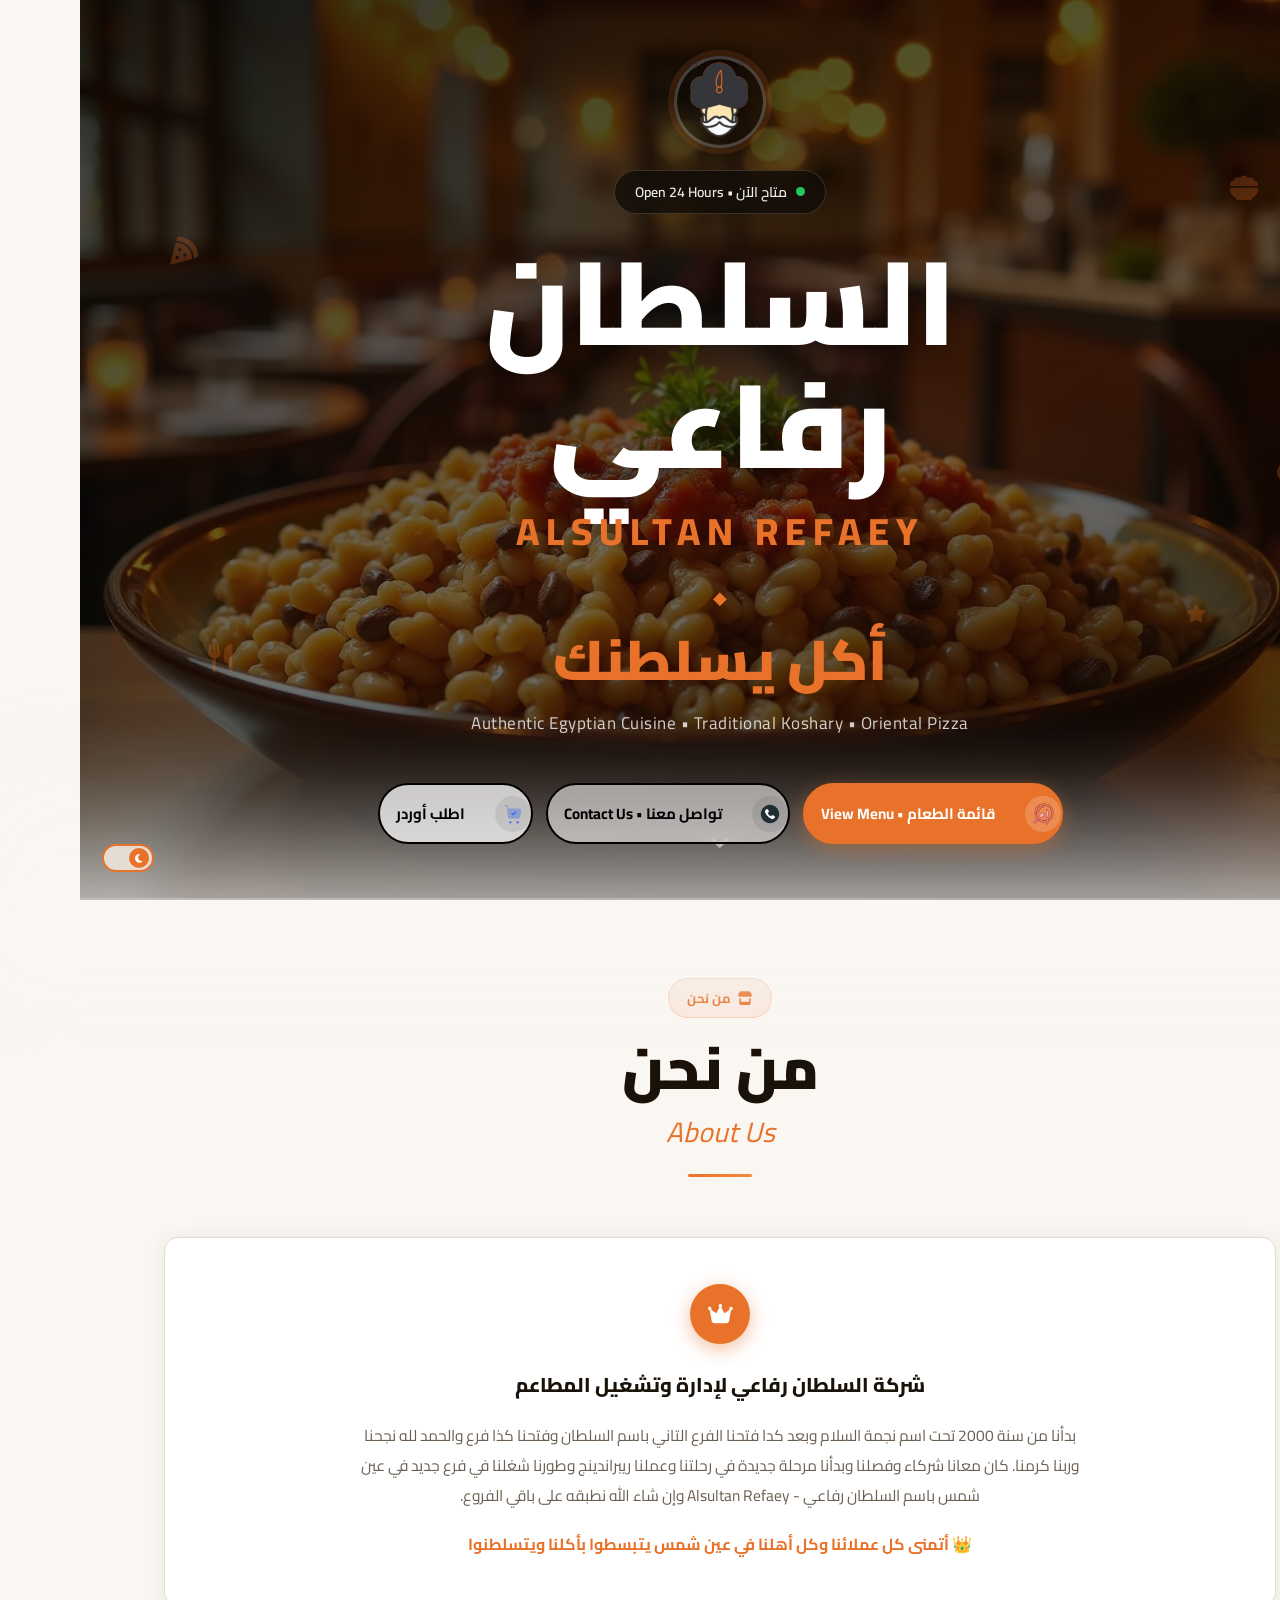
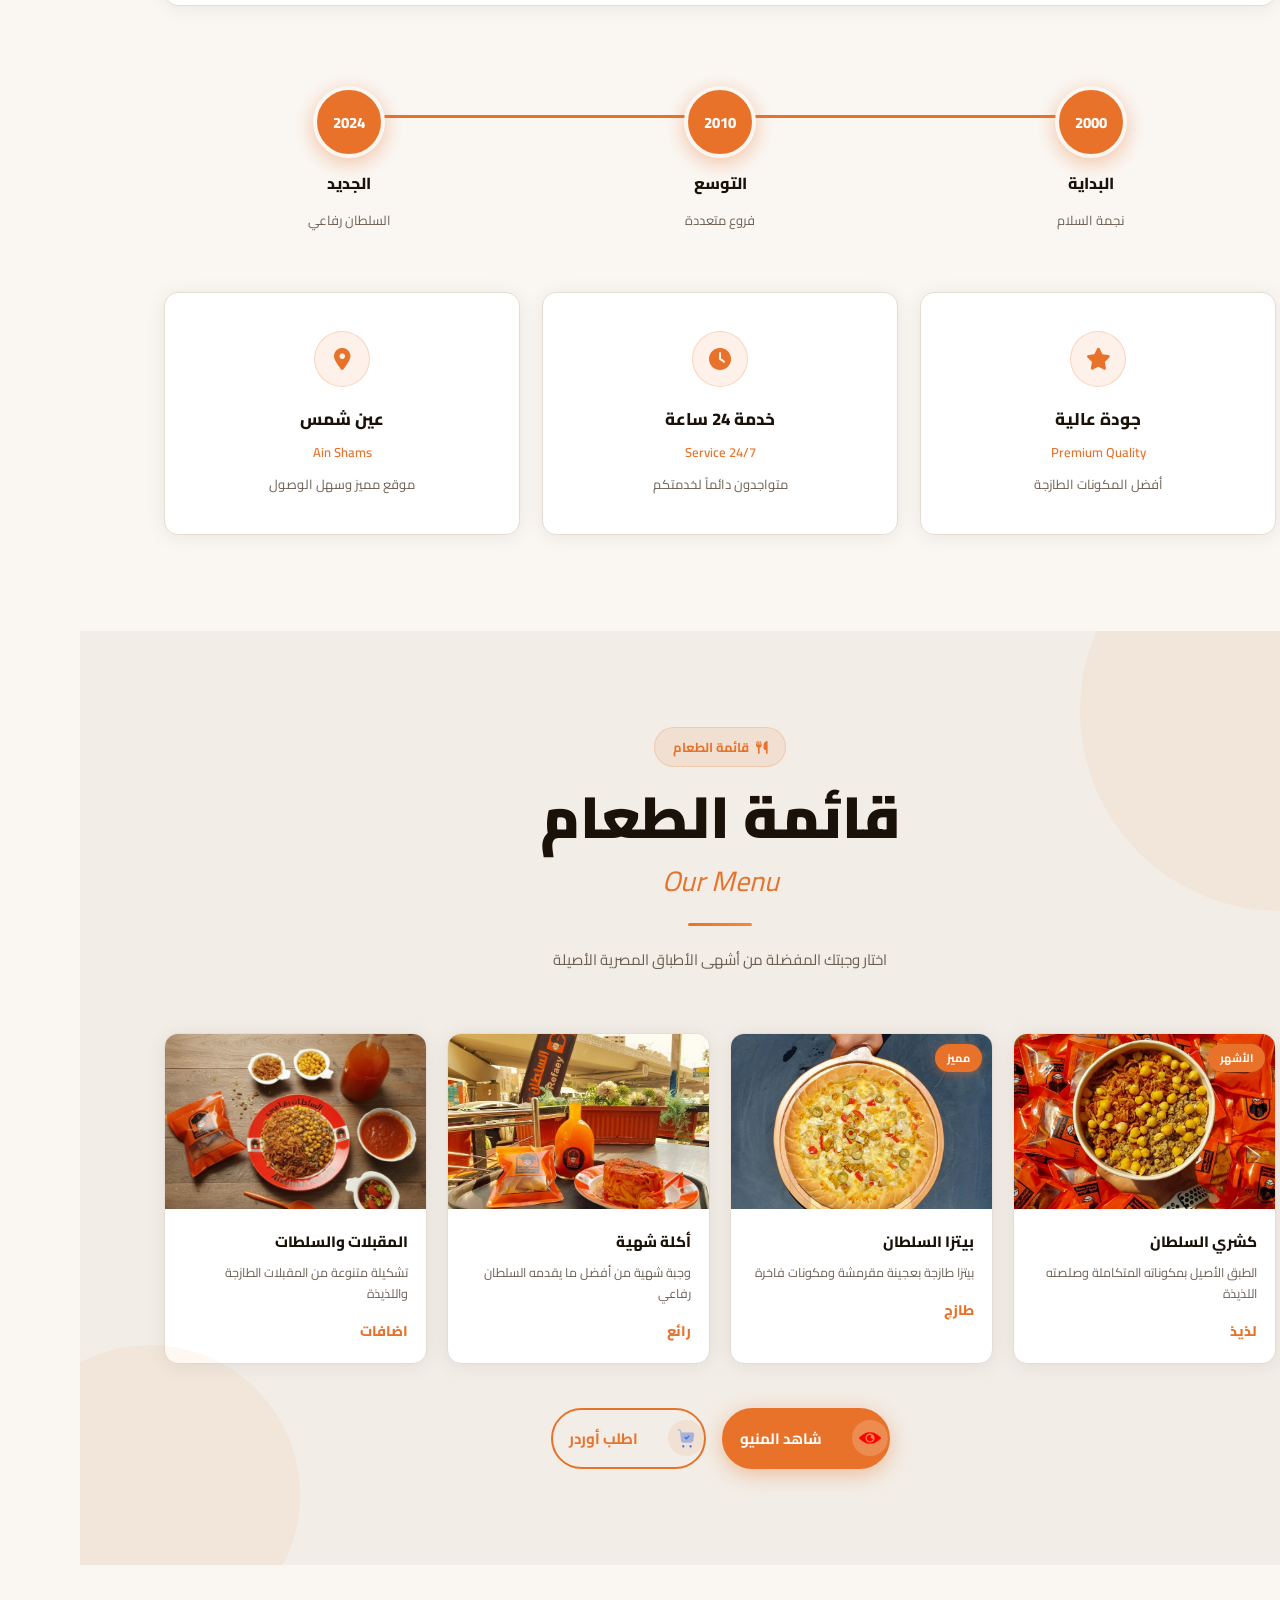
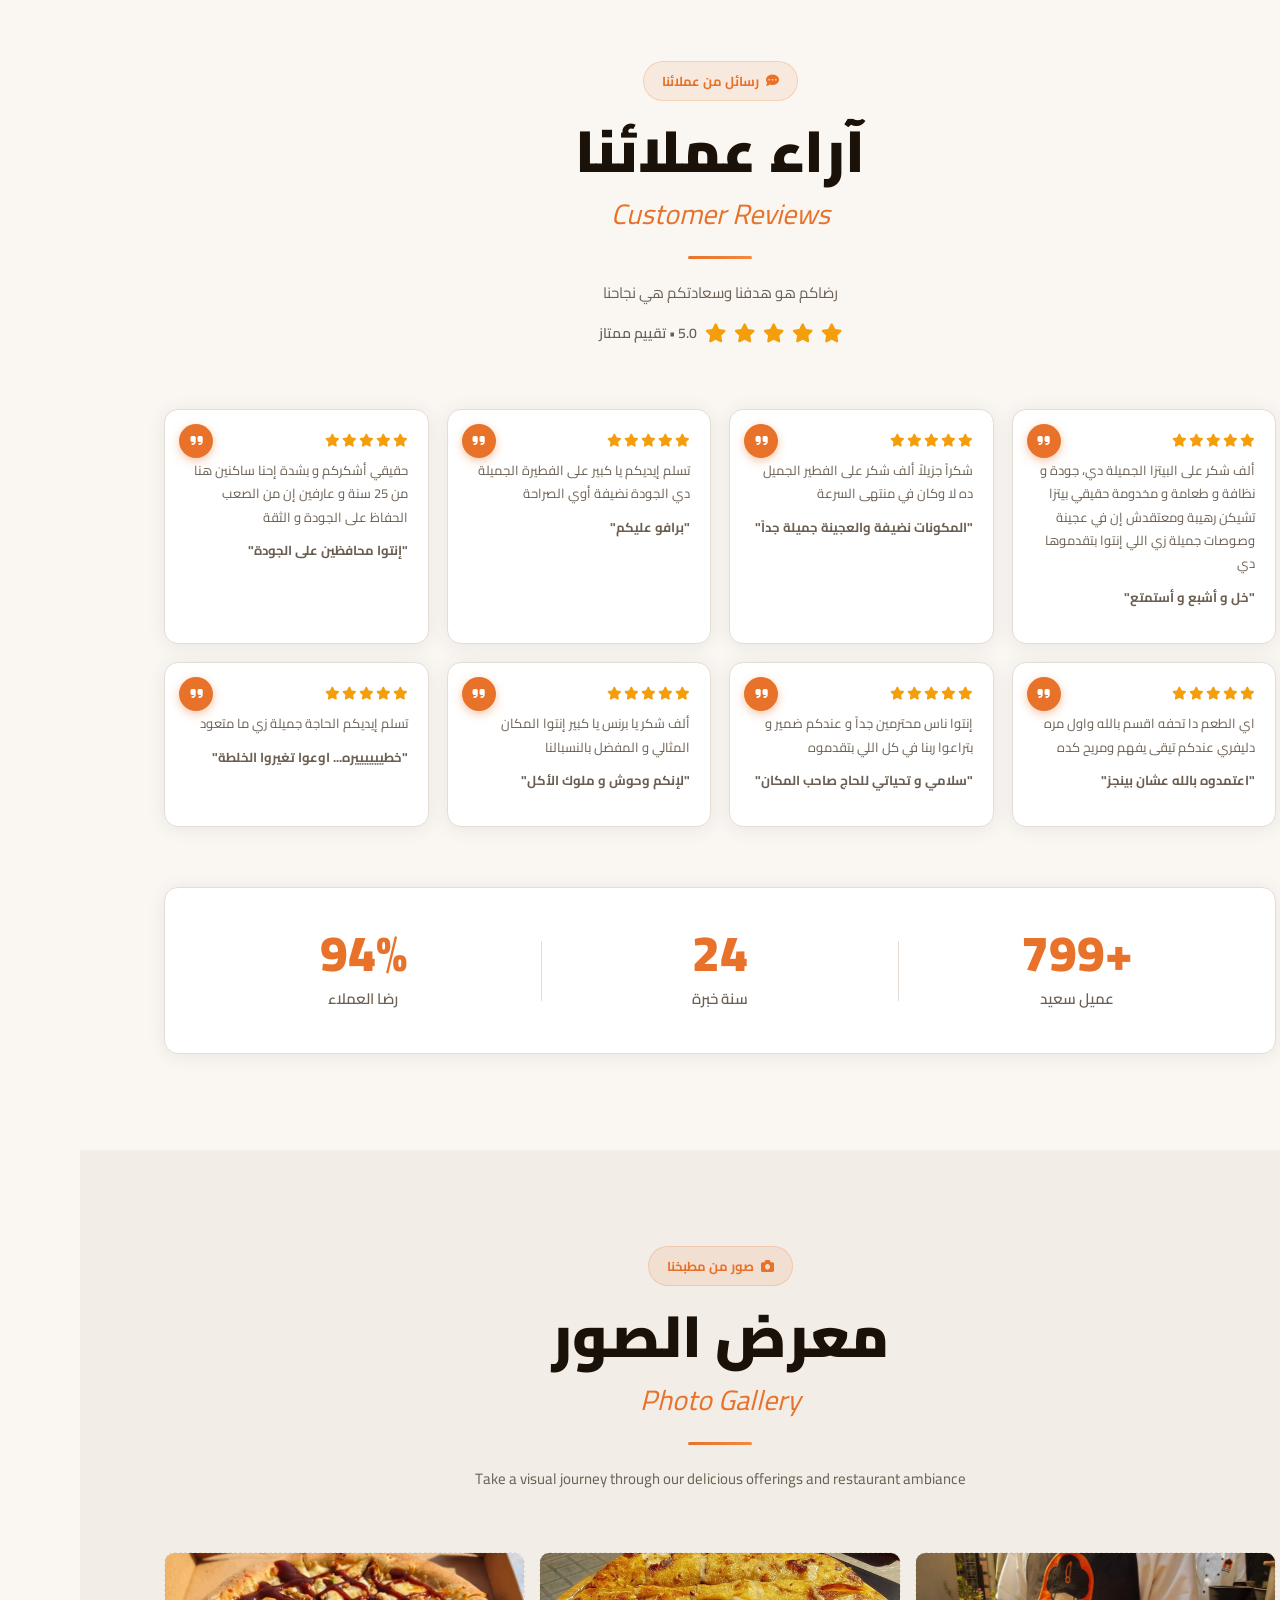
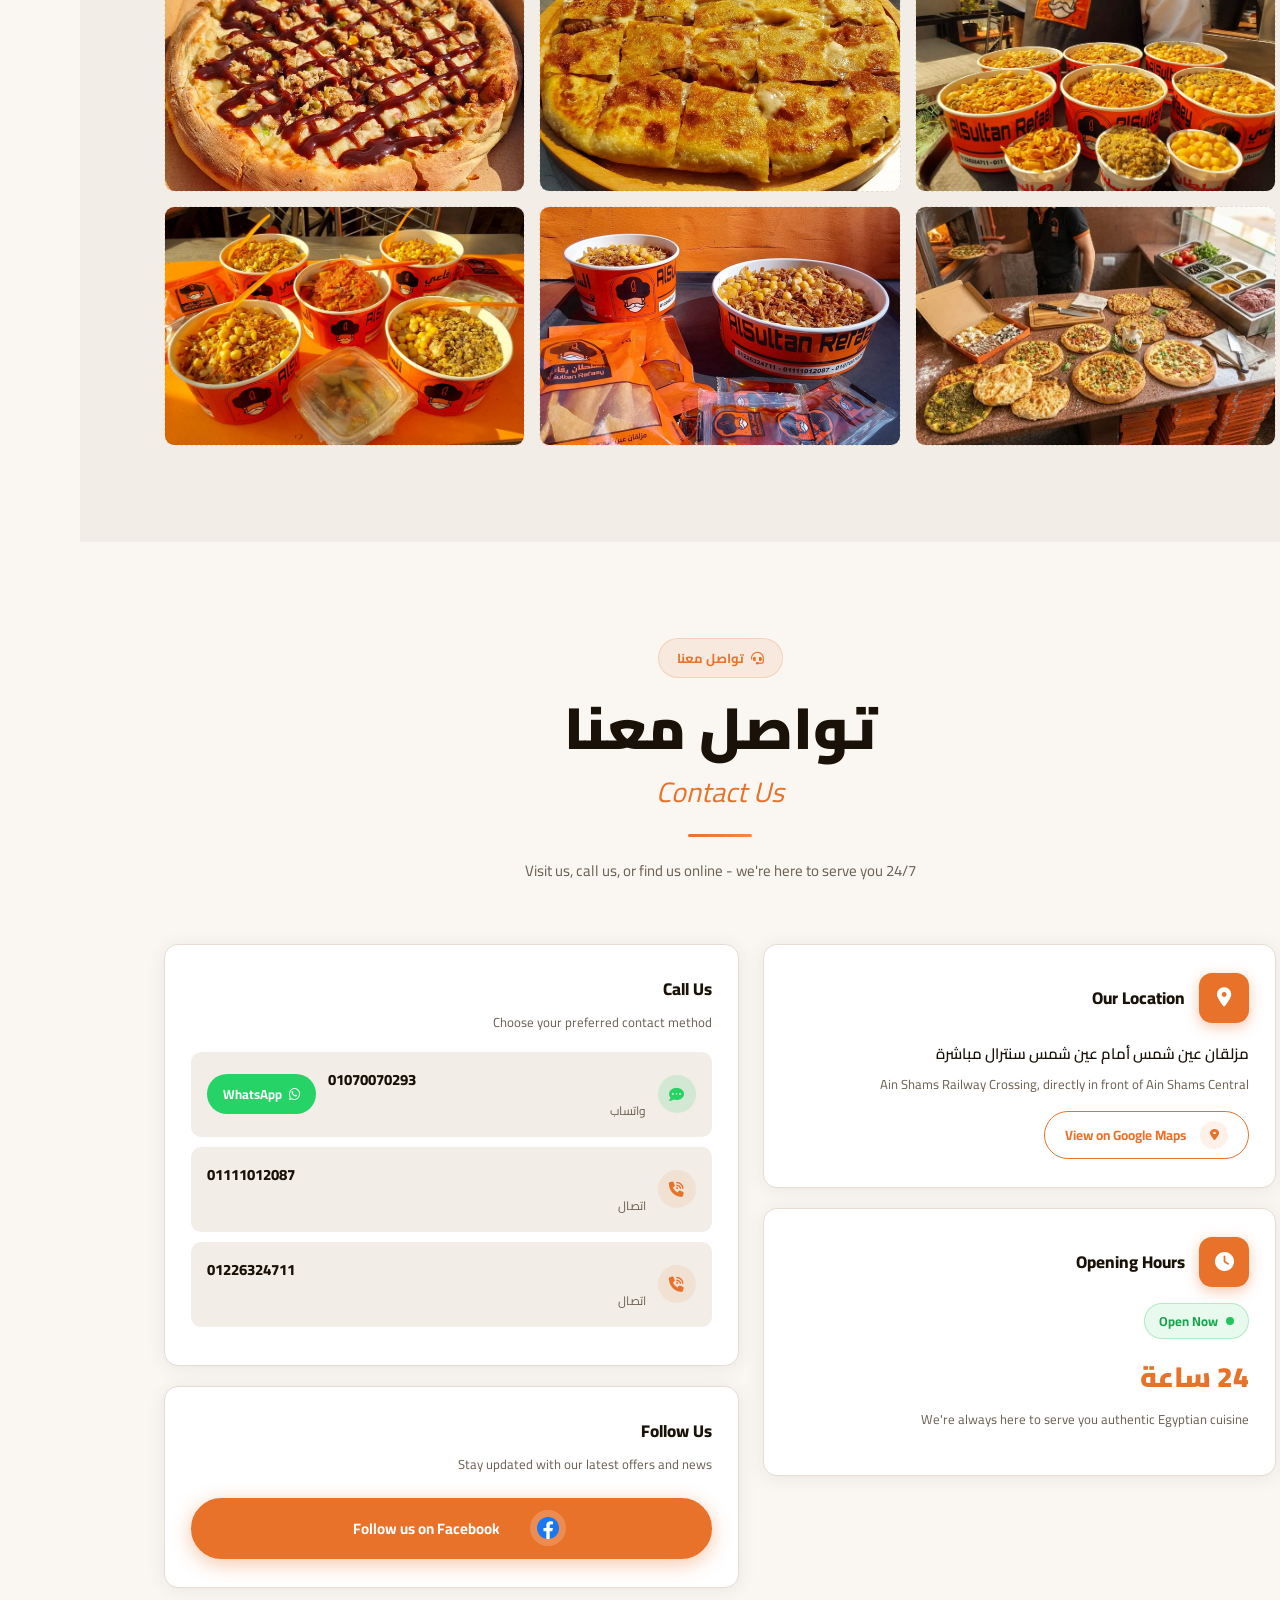
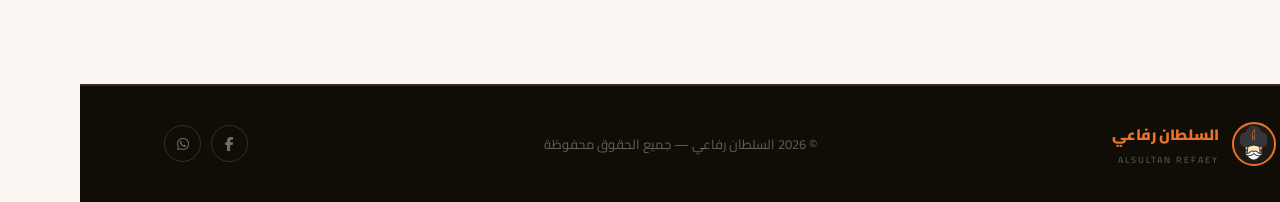
==== commit 82b5603c: "first commit" ====
--- a/index.html
+++ b/index.html
@@ -9,50 +9,29 @@
     <link rel="icon" href="img/logo.png" type="image/png">
     <meta name="keywords" content="Egyptian restaurant, Koshary, Oriental pizza, Traditional food, Cairo restaurant, Ain Shams, كشري, بيتزا, مطعم, عين شمس">
     <link rel="preconnect" href="https://fonts.googleapis.com">
-<link rel="preconnect" href="https://fonts.gstatic.com" crossorigin>
-<link href="https://fonts.googleapis.com/css2?family=Akronim&family=Alkalami&family=Amiri+Quran&family=Amiri:ital,wght@0,400;0,700;1,400;1,700&family=Architects+Daughter&family=Aref+Ruqaa+Ink:wght@400;700&family=Aref+Ruqaa:wght@400;700&family=Badeen+Display&family=Baskervville:ital,wght@0,400..700;1,400..700&family=Bodoni+Moda+SC:ital,opsz,wght@0,6..96,400..900;1,6..96,400..900&family=Bytesized&family=Cairo+Play:wght@200..1000&family=Cairo:wght@200..1000&family=Cascadia+Mono:ital,wght@0,200..700;1,200..700&family=Changa:wght@200..800&family=Coral+Pixels&family=Corinthia:wght@400;700&family=Creepster&family=Danfo&family=Edu+AU+VIC+WA+NT+Dots:wght@400..700&family=Fascinate+Inline&family=Fruktur:ital@0;1&family=Fustat:wght@200..800&family=Handjet:wght,ELSH@100..900,2&family=Jersey+25+Charted&family=Kanit:ital,wght@0,100;0,200;0,300;0,400;0,500;0,600;0,700;0,800;0,900;1,100;1,200;1,300;1,400;1,500;1,600;1,700;1,800;1,900&family=Kavivanar&family=LINE+Seed+JP&family=Lalezar&family=Lateef:wght@200;300;400;500;600;700;800&family=Libertinus+Keyboard&family=Libre+Barcode+39+Extended&family=Mada:wght@200..900&family=Marhey:wght@300..700&family=Mirza:wght@400;500;600;700&family=Moirai+One&family=Nabla&family=Noto+Serif+Khitan+Small+Script&family=Oi&family=Oswald:wght@200..700&family=Palette+Mosaic&family=Playwrite+CU+Guides&family=Playwrite+NZ+Basic+Guides&family=Playwrite+NZ+Basic:wght@100..400&family=Qahiri&family=Rakkas&family=Reem+Kufi+Fun:wght@400..700&family=Reem+Kufi+Ink&family=Reem+Kufi:wght@400..700&family=Roboto:ital,wght@0,100..900;1,100..900&family=Rubik+80s+Fade&family=Rubik+Broken+Fax&family=Rubik+Moonrocks&family=Rubik+Wet+Paint&family=Rubik:ital,wght@0,300..900;1,300..900&family=Ruge+Boogie&family=Ruwudu:wght@400;500;600;700&family=SN+Pro:ital,wght@0,200..900;1,200..900&family=Scheherazade+New:wght@400;500;600;700&family=Stalinist+One&family=Tajawal:wght@200;300;400;500;700;800;900&family=Trade+Winds&family=Train+One&family=Vibes&family=Zilla+Slab+Highlight:wght@400;700&display=swap" rel="stylesheet">
+    <link rel="preconnect" href="https://fonts.gstatic.com" crossorigin>
+    <link href="https://fonts.googleapis.com/css2?family=Akronim&family=Alkalami&family=Amiri+Quran&family=Amiri:ital,wght@0,400;0,700;1,400;1,700&family=Architects+Daughter&family=Aref+Ruqaa+Ink:wght@400;700&family=Aref+Ruqaa:wght@400;700&family=Badeen+Display&family=Baskervville:ital,wght@0,400..700;1,400..700&family=Bodoni+Moda+SC:ital,opsz,wght@0,6..96,400..900;1,6..96,400..900&family=Bytesized&family=Cairo+Play:wght@200..1000&family=Cairo:wght@200..1000&family=Cascadia+Mono:ital,wght@0,200..700;1,200..700&family=Changa:wght@200..800&family=Coral+Pixels&family=Corinthia:wght@400;700&family=Creepster&family=Danfo&family=Edu+AU+VIC+WA+NT+Dots:wght@400..700&family=Fascinate+Inline&family=Fruktur:ital@0;1&family=Fustat:wght@200..800&family=Handjet:wght,ELSH@100..900,2&family=Jersey+25+Charted&family=Kanit:ital,wght@0,100;0,200;0,300;0,400;0,500;0,600;0,700;0,800;0,900;1,100;1,200;1,300;1,400;1,500;1,600;1,700;1,800;1,900&family=Kavivanar&family=LINE+Seed+JP&family=Lalezar&family=Lateef:wght@200;300;400;500;600;700;800&family=Libertinus+Keyboard&family=Libre+Barcode+39+Extended&family=Mada:wght@200..900&family=Marhey:wght@300..700&family=Mirza:wght@400;500;600;700&family=Moirai+One&family=Nabla&family=Noto+Serif+Khitan+Small+Script&family=Oi&family=Oswald:wght@200..700&family=Palette+Mosaic&family=Playwrite+CU+Guides&family=Playwrite+NZ+Basic+Guides&family=Playwrite+NZ+Basic:wght@100..400&family=Qahiri&family=Rakkas&family=Reem+Kufi+Fun:wght@400..700&family=Reem+Kufi+Ink&family=Reem+Kufi:wght@400..700&family=Roboto:ital,wght@0,100..900;1,100..900&family=Rubik+80s+Fade&family=Rubik+Broken+Fax&family=Rubik+Moonrocks&family=Rubik+Wet+Paint&family=Rubik:ital,wght@0,300..900;1,300..900&family=Ruge+Boogie&family=Ruwudu:wght@400;500;600;700&family=SN+Pro:ital,wght@0,200..900;1,200..900&family=Scheherazade+New:wght@400;500;600;700&family=Stalinist+One&family=Tajawal:wght@200;300;400;500;700;800;900&family=Trade+Winds&family=Train+One&family=Vibes&family=Zilla+Slab+Highlight:wght@400;700&display=swap" rel="stylesheet">
+    <link rel="stylesheet" href="https://cdnjs.cloudflare.com/ajax/libs/font-awesome/6.5.0/css/all.min.css">
 </head>
 <body>
 
-    <button class="theme-btn" id="themeBtn">
+<button class="theme-btn" id="themeBtn">
   <span class="theme-track"><span class="theme-thumb"><i class="fas fa-moon" id="themeIco"></i></span></span>
 </button>
- 
-<nav class="nav" id="mainNav">
-  <div class="nav-wrap">
-    <a href="#hero" class="nav-logo">
-      <div class="logo-slot" title="ضع لوجوك هنا">
-        <i class="fas fa-image"></i>
-        <span>Logo</span>
-      </div>
-      <div>
-        <span class="nav-logo-ar">السلطان رفاعي</span>
-        <span class="nav-logo-en">ALSULTAN REFAEY</span>
-      </div>
-    </a>
-    <ul class="nav-links" id="navLinks">
-      <li><a href="#about">من نحن</a></li>
-      <li><a href="#menu">القائمة</a></li>
-      <li><a href="#reviews">آراء العملاء</a></li>
-      <li><a href="#gallery">المعرض</a></li>
-      <li><a href="#contact">تواصل معنا</a></li>
-    </ul>
-    <button class="burger" id="burger"><span></span><span></span><span></span></button>
-  </div>
-</nav>
- 
+
 <section class="hero" id="hero">
   <div class="hero-bg" style="background-image:url('img/hero.jfif')"></div>
   <div class="hero-overlay"></div>
- 
+
   <div class="hero-particle p1"><i class="fas fa-bowl-food"></i></div>
   <div class="hero-particle p2"><i class="fas fa-pizza-slice"></i></div>
   <div class="hero-particle p3"><i class="fas fa-star"></i></div>
   <div class="hero-particle p4"><i class="fas fa-utensils"></i></div>
   <div class="hero-particle p5"><i class="fas fa-fire"></i></div>
- 
+
   <div class="hero-body">
-    <div class="hero-badge anim-fade-down">
+    <img src="img/logo.png" alt="السلطان رفاعي" class="hero-logo anim-fade-down">
+    <div class="hero-badge anim-fade-down" style="animation-delay:.12s">
       <span class="dot"></span>
       متاح الآن &bull; Open 24 Hours
     </div>
@@ -61,24 +40,28 @@
     <div class="hero-diamond anim-fade-up d2">&#9670;</div>
     <p class="hero-slogan anim-fade-up d3">أكل يسلطنك</p>
     <p class="hero-sub anim-fade-up d4">Authentic Egyptian Cuisine &bull; Traditional Koshary &bull; Oriental Pizza</p>
+
     <div class="hero-btns anim-fade-up d5">
       <a href="ord/ord.html" class="btn btn-orange">
-        <span class="btn-ico"><i class="fas fa-bowl-food"></i></span>
+        <span class="btn-ico"><img src="img/fode.png" alt=""></span>
         <span>قائمة الطعام &bull; View Menu</span>
       </a>
       <a href="#contact" class="btn btn-ghost">
-        <span class="btn-ico"><i class="fas fa-comments"></i></span>
+        <span class="btn-ico"><img src="img/us.png" alt=""></span>
         <span>تواصل معنا &bull; Contact Us</span>
       </a>
       <a href="ord/ord.html" class="btn btn-dark">
-        <span class="btn-ico"><i class="fas fa-bag-shopping"></i></span>
+        <span class="btn-ico"><img src="img/ord.png" alt=""></span>
         <span>اطلب أوردر</span>
       </a>
     </div>
   </div>
+
   <div class="hero-chevron"><i class="fas fa-chevron-down"></i></div>
-</section>
- 
+
+  
+</section>
+
 <section class="about" id="about">
   <div class="container">
     <div class="sec-head reveal-up">
@@ -135,7 +118,7 @@
     </div>
   </div>
 </section>
- 
+
 <section class="menu-sec" id="menu">
   <div class="menu-bg-shape s1"></div>
   <div class="menu-bg-shape s2"></div>
@@ -149,51 +132,66 @@
     </div>
     <div class="menu-grid">
       <div class="menu-card reveal-up" style="--d:0s">
-        <div class="menu-img"><img src="img/hero.jfif" alt="كشري"/><div class="menu-tag">الأشهر</div><div class="menu-img-shine"></div></div>
+        <div class="menu-img">
+          <img src="img/glr11.jpg" alt="كشري السلطان">
+          <div class="menu-tag">الأشهر</div>
+          <div class="menu-img-shine"></div>
+        </div>
         <div class="menu-body">
           <h4>كشري السلطان</h4>
           <p>الطبق الأصيل بمكوناته المتكاملة وصلصته اللذيذة</p>
-          <span class="menu-price">من 25 جنيه</span>
+          <span class="menu-price">لذيذ</span>
         </div>
       </div>
       <div class="menu-card reveal-up" style="--d:.08s">
-        <div class="menu-img"><img src="img/hero.jfif" alt="بيتزا"/><div class="menu-tag">مميز</div><div class="menu-img-shine"></div></div>
+        <div class="menu-img">
+          <img src="img/glr16.jpg" alt="بيتزا السلطان">
+          <div class="menu-tag">مميز</div>
+          <div class="menu-img-shine"></div>
+        </div>
         <div class="menu-body">
           <h4>بيتزا السلطان</h4>
           <p>بيتزا طازجة بعجينة مقرمشة ومكونات فاخرة</p>
-          <span class="menu-price">من 55 جنيه</span>
+          <span class="menu-price">طازج</span>
         </div>
       </div>
       <div class="menu-card reveal-up" style="--d:.16s">
-        <div class="menu-img"><img src="img/hero.jfif" alt="مشاوي"/><div class="menu-img-shine"></div></div>
+        <div class="menu-img">
+          <img src="img/glr4.jpg" alt="أكلة شهية">
+          <div class="menu-img-shine"></div>
+        </div>
         <div class="menu-body">
-          <h4>اكله</h4>
-          <p>اكله شهيه</p>
-          <span class="menu-price">من 80 جنيه</span>
+          <h4>أكلة شهية</h4>
+          <p>وجبة شهية من أفضل ما يقدمه السلطان رفاعي</p>
+          <span class="menu-price">رائع</span>
         </div>
       </div>
       <div class="menu-card reveal-up" style="--d:.24s">
-        <div class="menu-img"><img src="img/hero.jfif" alt="مقبلات"/><div class="menu-img-shine"></div></div>
+        <div class="menu-img">
+          <img src="img/glr3.jpg" alt="المقبلات والسلطات للكشري">
+          <div class="menu-img-shine"></div>
+        </div>
         <div class="menu-body">
           <h4>المقبلات والسلطات</h4>
           <p>تشكيلة متنوعة من المقبلات الطازجة واللذيذة</p>
-          <span class="menu-price">من 15 جنيه</span>
-        </div>
-      </div>
-    </div>
+          <span class="menu-price">اضافات</span>
+        </div>
+      </div>
+    </div>
+
     <div class="menu-btns reveal-up">
       <button class="btn btn-orange" onclick="window.location.href='ord/ord.html'">
-        <span class="btn-ico"><i class="fas fa-scroll"></i></span>
+        <span class="btn-ico"><img src="img/eye.png" alt=""></span>
         <span>شاهد المنيو</span>
       </button>
       <button class="btn btn-outline-orange" onclick="window.location.href='ord/ord.html'">
-        <span class="btn-ico"><i class="fas fa-bag-shopping"></i></span>
+        <span class="btn-ico"><img src="img/ord.png" alt=""></span>
         <span>اطلب أوردر</span>
       </button>
     </div>
   </div>
 </section>
- 
+
 <section class="reviews" id="reviews">
   <div class="container">
     <div class="sec-head reveal-up">
@@ -275,7 +273,7 @@
     </div>
   </div>
 </section>
- 
+
 <section class="gallery" id="gallery">
   <div class="container">
     <div class="sec-head reveal-up">
@@ -287,33 +285,39 @@
     </div>
     <div class="gallery-grid">
       <div class="gal-item reveal-up" style="--d:0s">
-        <div class="gal-placeholder"><i class="fas fa-image"></i><span></span></div>
+        <img src="img/glr8.jpg" alt="صورة 1">
+        <div class="gal-placeholder"><i class="fas fa-image"></i><span>img/gallery-1.jpg</span></div>
         <div class="gal-ov"><i class="fas fa-magnifying-glass-plus"></i></div>
       </div>
       <div class="gal-item reveal-up" style="--d:.07s">
-        <div class="gal-placeholder"><i class="fas fa-image"></i><span></span></div>
+        <img src="img/glr13.jpg" alt="صورة 2">
+        <div class="gal-placeholder"><i class="fas fa-image"></i><span>img/gallery-2.jpg</span></div>
         <div class="gal-ov"><i class="fas fa-magnifying-glass-plus"></i></div>
       </div>
       <div class="gal-item reveal-up" style="--d:.14s">
-        <div class="gal-placeholder"><i class="fas fa-image"></i><span></span></div>
+        <img src="img/glr100.jpg" alt="صورة 3">
+        <div class="gal-placeholder"><i class="fas fa-image"></i><span>img/gallery-3.jpg</span></div>
         <div class="gal-ov"><i class="fas fa-magnifying-glass-plus"></i></div>
       </div>
       <div class="gal-item reveal-up" style="--d:.21s">
-        <div class="gal-placeholder"><i class="fas fa-image"></i><span></span></div>
+        <img src="img/glr5.jpg" alt="صورة 4">
+        <div class="gal-placeholder"><i class="fas fa-image"></i><span>img/gallery-4.jpg</span></div>
         <div class="gal-ov"><i class="fas fa-magnifying-glass-plus"></i></div>
       </div>
       <div class="gal-item reveal-up" style="--d:.28s">
-        <div class="gal-placeholder"><i class="fas fa-image"></i><span></span></div>
+        <img src="img/glr10.jpg" alt="صورة 5">
+        <div class="gal-placeholder"><i class="fas fa-image"></i><span>img/gallery-5.jpg</span></div>
         <div class="gal-ov"><i class="fas fa-magnifying-glass-plus"></i></div>
       </div>
       <div class="gal-item reveal-up" style="--d:.35s">
-        <div class="gal-placeholder"><i class="fas fa-image"></i><span></span></div>
-        <div class="gal-ov"><i class="fas fa-magnifying-glass-plus"></i></div>
-      </div>
-    </div>
-  </div>
-</section>
- 
+        <img src="img/glr9.jpg" alt="صورة 6">
+        <div class="gal-placeholder"><i class="fas fa-image"></i><span>img/gallery-6.jpg</span></div>
+        <div class="gal-ov"><i class="fas fa-magnifying-glass-plus"></i></div>
+      </div>
+    </div>
+  </div>
+</section>
+
 <section class="contact" id="contact">
   <div class="container">
     <div class="sec-head reveal-up">
@@ -332,10 +336,10 @@
           </div>
           <p class="ct-txt-ar">مزلقان عين شمس أمام عين شمس سنترال مباشرة</p>
           <p class="ct-txt-en">Ain Shams Railway Crossing, directly in front of Ain Shams Central</p>
-          <button class="btn-maps" type="button">
-            <span class="btn-ico"><i class="fas fa-location-dot"></i></span>
-            <span>View on Google Maps</span>
-          </button>
+          <a class="btn-maps" href="https://www.google.com/maps/place/%D9%83%D8%B4%D8%B1%D9%89+%D8%A7%D9%84%D8%B3%D9%84%D8%B7%D8%A7%D9%86+%D8%B1%D9%81%D8%A7%D8%B9%D9%8A,+El-Fairouz,+Ain+Shams+Sharkeya,+Ain+Shams,+Cairo+Governorate+4630013%E2%80%AD/data=!4m2!3m1!1s0x145815d0a822524d:0x2d677ebc44730512?utm_source=mstt_1&entry=gps&coh=192189&g_ep=[base64]&skid=b5673e52-f552-483e-acd4-43cc4701ad93&g_st=aw" target="_blank">
+          <span class="btn-ico"><i class="fas fa-location-dot"></i></span>
+          <span>View on Google Maps</span>
+          </a>
         </div>
         <div class="ct-card reveal-left" style="--d:.1s">
           <div class="ct-card-head">
@@ -354,49 +358,49 @@
           <div class="phone-row">
             <div class="phone-ico wa"><i class="fas fa-comment-dots"></i></div>
             <div class="phone-info"><strong>01070070293</strong><span>واتساب</span></div>
-            <button class="btn-wa" type="button"><i class="fab fa-whatsapp"></i> WhatsApp</button>
+            <a class="btn-wa" href="https://wa.me/201070070293" target="_blank">
+                <i class="fab fa-whatsapp"></i> WhatsApp
+            </a>
           </div>
           <div class="phone-row">
             <div class="phone-ico call-ico"><i class="fas fa-phone-volume"></i></div>
-            <div class="phone-info"><strong>01111012087</strong><span>اتصال</span></div>
+            <div class="phone-info"><a href="tel:01111012087"><strong>01111012087</strong></a><span>اتصال</span></div>
           </div>
           <div class="phone-row">
             <div class="phone-ico call-ico"><i class="fas fa-phone-volume"></i></div>
-            <div class="phone-info"><strong>01226324711</strong><span>اتصال</span></div>
+            <div class="phone-info"><a href="tel:01226324711"><strong>01226324711</strong></a><span>اتصال</span></div>
           </div>
         </div>
         <div class="ct-card reveal-right" style="--d:.1s">
           <h4 class="call-title">Follow Us</h4>
           <p class="call-sub">Stay updated with our latest offers and news</p>
-          <button class="btn btn-orange btn-fb" type="button">
-            <span class="btn-ico"><i class="fab fa-facebook-f"></i></span>
-            <span>Follow us on Facebook</span>
-          </button>
-        </div>
-      </div>
-    </div>
-  </div>
-</section>
- 
+          <a class="btn btn-orange btn-fb" href="https://www.facebook.com/profile.php?id=100092948267486&rdid=Q3W8dJQhloA0zfka&share_url=https%3A%2F%2Fwww.facebook.com%2Fshare%2F17Q4ZjGc6h%2F#" target="_blank">
+          <span class="btn-ico"><img src="img/facebook.png" alt=""></span>
+          <span>Follow us on Facebook</span>
+            </a>
+        </div>
+      </div>
+    </div>
+  </div>
+</section>
+
 <footer class="footer">
   <div class="footer-inner">
     <div class="footer-logo">
-      <div class="logo-slot sm" title="ضع لوجوك هنا"><i class="fas fa-image"></i></div>
+      <img src="img/logo.png" alt="السلطان رفاعي" class="footer-logo-img">
       <div>
         <p class="footer-name-ar">السلطان رفاعي</p>
         <p class="footer-name-en">ALSULTAN REFAEY</p>
       </div>
     </div>
-    <p class="footer-copy">&copy; 2025 السلطان رفاعي &mdash; جميع الحقوق محفوظة</p>
+    <p class="footer-copy">&copy; 2026 السلطان رفاعي &mdash; جميع الحقوق محفوظة</p>
     <div class="footer-socials">
-      <a href="https://www.facebook.com/profile.php?id=100092948267486&rdid=Q3W8dJQhloA0zfka&share_url=https%3A%2F%2Fwww.facebook.com%2Fshare%2F17Q4ZjGc6h%2F#" title="Facebook"><i class="fab fa-facebook-f"></i></a>
-      <a href="https://wa.me/201070070293" title="WhatsApp"><i class="fab fa-whatsapp"></i></a>
+      <a href="https://www.facebook.com/profile.php?id=100092948267486&rdid=Q3W8dJQhloA0zfka&share_url=https%3A%2F%2Fwww.facebook.com%2Fshare%2F17Q4ZjGc6h%2F#" title="Facebook" target="_blank"><i class="fab fa-facebook-f"></i></a>
+      <a href="https://wa.me/201070070293" title="WhatsApp" target="_blank"><i class="fab fa-whatsapp"></i></a>
     </div>
   </div>
 </footer>
 
-
-
-    <script src="main.js"></script>
+<script src="main.js"></script>
 </body>
 </html>
--- a/main.css
+++ b/main.css
@@ -47,7 +47,6 @@
 @keyframes shimmerBtn{0%{left:-100%}100%{left:200%}}
 @keyframes drawLine{from{transform:scaleX(0)}to{transform:scaleX(1)}}
 @keyframes spinCrown{from{transform:rotateY(0)}to{transform:rotateY(360deg)}}
-@keyframes revealUp{from{opacity:0;transform:translateY(30px)}to{opacity:1;transform:translateY(0)}}
 @keyframes bgZoom{from{transform:scale(1)}to{transform:scale(1.09)}}
 @keyframes glowPulse{0%,100%{box-shadow:var(--sh)}50%{box-shadow:0 0 0 6px rgba(232,114,42,.12),var(--sh2)}}
 
@@ -90,56 +89,23 @@
 }
 body.dark .theme-thumb{transform:translateX(-24px);background:#fff;color:var(--orange)}
 
-.nav{
-  position:fixed;top:0;right:0;left:0;z-index:1000;
-  background:var(--nav-bg);
-  backdrop-filter:blur(16px);-webkit-backdrop-filter:blur(16px);
-  border-bottom:1px solid var(--border);
-  transition:background var(--t),box-shadow var(--t);
-}
-.nav-wrap{
-  max-width:1160px;margin:0 auto;padding:0 24px;
-  height:66px;display:flex;align-items:center;justify-content:space-between;
-}
-.nav-logo{display:flex;align-items:center;gap:10px;text-decoration:none}
-.logo-slot{
-  width:44px;height:44px;border-radius:50%;
-  border:2px dashed var(--orange);
-  display:flex;flex-direction:column;align-items:center;justify-content:center;
-  color:var(--orange);font-size:11px;gap:2px;cursor:pointer;
-  transition:all var(--t);background:var(--orange-bg);flex-shrink:0;
-}
-.logo-slot i{font-size:14px}
-.logo-slot span{font-size:8px;font-weight:700;line-height:1}
-.logo-slot:hover{background:var(--orange);color:#fff;border-style:solid}
-.logo-slot.sm{width:38px;height:38px;font-size:10px}
-.logo-slot.sm i{font-size:13px}
-.nav-logo-ar{display:block;font-size:15px;font-weight:900;color:var(--orange);line-height:1.1}
-.nav-logo-en{display:block;font-size:9px;font-weight:600;color:var(--text2);letter-spacing:2px}
-.nav-links{display:flex;list-style:none;gap:2px}
-.nav-links a{
-  font-size:14px;font-weight:600;color:var(--text);
-  padding:7px 14px;border-radius:50px;
-  transition:all var(--t);position:relative;
-}
-.nav-links a::after{
-  content:'';position:absolute;bottom:4px;right:14px;left:14px;
-  height:2px;background:var(--orange);border-radius:2px;
-  transform:scaleX(0);transition:transform var(--t);
-}
-.nav-links a:hover{color:var(--orange)}
-.nav-links a:hover::after{transform:scaleX(1)}
-.burger{display:none;flex-direction:column;gap:5px;background:none;border:none;cursor:pointer;padding:5px}
-.burger span{display:block;width:24px;height:2px;background:var(--text);border-radius:2px;transition:all var(--t)}
-.burger.open span:nth-child(1){transform:translateY(7px) rotate(45deg)}
-.burger.open span:nth-child(2){opacity:0}
-.burger.open span:nth-child(3){transform:translateY(-7px) rotate(-45deg)}
-
-.hero{position:relative;height:100vh;min-height:700px;display:flex;align-items:center;justify-content:center;overflow:hidden}
-.hero-bg{position:absolute;inset:0;background-size:cover;background-position:center;animation:bgZoom 22s ease-in-out infinite alternate}
+.hero{
+  position:relative;
+  height:100vh;
+  min-height:700px;
+  display:flex;
+  align-items:center;
+  justify-content:center;
+  overflow:visible;
+}
+
+.hero-bg{
+  position:absolute;inset:0;background-size:cover;background-position:center;
+  animation:bgZoom 22s ease-in-out infinite alternate;
+}
 .hero-overlay{
   position:absolute;inset:0;
-  background:linear-gradient(160deg,rgba(8,5,2,.80) 0%,rgba(16,10,3,.60) 55%,rgba(8,5,2,.82) 100%);
+  background:linear-gradient(160deg,rgba(8,5,2,.82) 0%,rgba(16,10,3,.58) 55%,rgba(8,5,2,.84) 100%);
 }
 
 .hero-particle{
@@ -148,11 +114,25 @@
 }
 .p1{top:18%;right:8%;animation:float 5s ease-in-out infinite}
 .p2{top:25%;left:7%;animation:floatR 6s ease-in-out infinite .8s}
-.p3{bottom:28%;right:12%;animation:float 4.5s ease-in-out infinite 1.2s;font-size:18px}
-.p4{bottom:22%;left:10%;animation:floatR 5.5s ease-in-out infinite .4s}
+.p3{bottom:30%;right:12%;animation:float 4.5s ease-in-out infinite 1.2s;font-size:18px}
+.p4{bottom:24%;left:10%;animation:floatR 5.5s ease-in-out infinite .4s}
 .p5{top:50%;right:5%;animation:float 7s ease-in-out infinite 2s;font-size:22px}
 
-.hero-body{position:relative;z-index:2;text-align:center;color:#fff;padding:0 20px;max-width:820px}
+.hero-body{
+  position:relative;z-index:2;text-align:center;color:#fff;
+  padding:0 20px;max-width:820px;
+}
+
+.hero-logo{
+  width:92px;height:92px;border-radius:50%;object-fit:cover;
+  border:3px solid rgba(255,255,255,.22);
+  box-shadow:0 4px 32px rgba(0,0,0,.5),0 0 0 6px rgba(232,114,42,.18);
+  margin:0 auto 22px;flex-shrink:0;
+  background:rgba(0,0,0,.35);
+  transition:transform var(--t),box-shadow var(--t);
+}
+.hero-logo:hover{transform:scale(1.06);box-shadow:0 8px 40px rgba(0,0,0,.55),0 0 0 8px rgba(232,114,42,.28)}
+
 .hero-badge{
   display:inline-flex;align-items:center;gap:9px;
   background:rgba(15,12,8,.72);border:1px solid rgba(255,255,255,.15);
@@ -166,10 +146,52 @@
 .hero-slogan{font-size:clamp(26px,5vw,56px);font-weight:900;color:var(--orange);margin-bottom:14px;line-height:1.2}
 .hero-sub{font-size:clamp(13px,2vw,17px);color:rgba(255,255,255,.78);margin-bottom:44px;letter-spacing:.5px}
 .hero-btns{display:flex;align-items:center;justify-content:center;gap:13px;flex-wrap:wrap}
+
 .hero-chevron{
-  position:absolute;bottom:26px;left:50%;transform:translateX(-50%);
+  position:absolute;bottom:40px;left:50%;transform:translateX(-50%);
   z-index:2;color:rgba(255,255,255,.55);font-size:20px;
   animation:float 2.2s ease-in-out infinite;
+}
+
+.crystal-divider{
+  position:absolute;bottom:0;left:0;right:0;z-index:3;
+  pointer-events:none;line-height:0;
+}
+.crystal-divider svg{display:block;width:100%}
+.crystal-divider svg:first-child{height:90px}
+.crystal-divider-2{
+  position:absolute;bottom:0;left:0;right:0;
+  height:55px !important;
+  opacity:.45;
+}
+.crystal-fill{fill:var(--bg);transition:fill var(--t)}
+.crystal-fill-2{fill:var(--bg);transition:fill var(--t);opacity:.6}
+
+.about{
+  background:var(--bg);
+  position:relative;
+  overflow:hidden;
+  padding-top:80px;
+  margin-top:-2px;
+  opacity:0;
+  transform:translateY(70px);
+  transition:opacity 1s ease,transform 1.35s cubic-bezier(0.22,1,0.36,1);
+}
+.about.crystal-in{
+  opacity:1;
+  transform:translateY(0);
+}
+.about::before{
+  content:'';
+  position:absolute;
+  inset:0;
+  background:transparent;
+  pointer-events:none;
+  z-index:10;
+  opacity:0;
+}
+.about.crystal-in::before{
+  opacity:1;
 }
 
 .btn{
@@ -187,13 +209,24 @@
   transition:left .5s ease;
 }
 .btn:hover::after{left:200%}
+
 .btn-ico{
   display:flex;align-items:center;justify-content:center;
   width:36px;height:36px;border-radius:50%;
   background:rgba(255,255,255,.18);
   font-size:14px;margin-left:10px;flex-shrink:0;
   transition:all var(--t);
-}
+  overflow:hidden;
+}
+
+.btn-ico img{
+  width:22px;
+  height:22px;
+  object-fit:contain;
+  display:block;
+  border-radius:6px;
+}
+
 .btn > span:last-child{padding:14px 20px 14px 16px}
 .btn:hover .btn-ico{transform:scale(1.12) rotate(-5deg)}
 
@@ -218,11 +251,10 @@
   font-size:13px;font-weight:700;margin-bottom:18px;
 }
 .sec-title-ar{font-size:clamp(34px,5vw,58px);font-weight:900;color:var(--text);margin-bottom:6px;line-height:1.1}
-.sec-title-en{font-family:'Playfair Display',serif;font-size:clamp(18px,2.5vw,28px);color:var(--orange);margin-bottom:16px}
+.sec-title-en{font-size:clamp(18px,2.5vw,28px);color:var(--orange);margin-bottom:16px;font-style:italic}
 .sec-line{width:64px;height:3px;background:linear-gradient(90deg,var(--orange),var(--orange-l));border-radius:3px;margin:0 auto 20px}
 .sec-desc{font-size:15px;color:var(--text2);max-width:540px;margin:0 auto;line-height:1.8}
 
-.about{background:var(--bg)}
 .about-card{
   background:var(--card);border:1px solid var(--border);border-radius:var(--r);
   padding:46px 52px;text-align:center;box-shadow:var(--sh);
@@ -294,8 +326,12 @@
   overflow:hidden;box-shadow:var(--sh);transition:all var(--t);
 }
 .menu-card:hover{box-shadow:var(--sh2);transform:translateY(-7px);border-color:var(--orange-border)}
-.menu-img{position:relative;height:175px;overflow:hidden}
-.menu-img img{transition:transform .5s ease}
+.menu-img{position:relative;height:175px;overflow:hidden;background:var(--bg2)}
+.menu-img img{
+  width:100%;height:100%;object-fit:cover;
+  transition:transform .5s ease;
+  display:block;
+}
 .menu-card:hover .menu-img img{transform:scale(1.08)}
 .menu-img-shine{
   position:absolute;inset:0;
@@ -308,6 +344,7 @@
   position:absolute;top:10px;right:10px;background:var(--orange);
   color:#fff;font-size:11px;font-weight:700;padding:4px 12px;border-radius:50px;
   box-shadow:0 2px 10px rgba(232,114,42,.4);
+  z-index:1;
 }
 .menu-body{padding:18px}
 .menu-body h4{font-size:15px;font-weight:800;color:var(--text);margin-bottom:7px}
@@ -358,19 +395,26 @@
   transition:all var(--t);
 }
 .gal-item:hover{border-color:var(--orange);box-shadow:var(--sh2);transform:scale(1.02)}
+.gal-item img{
+  position:absolute;inset:0;
+  width:100%;height:100%;
+  object-fit:cover;
+  z-index:1;
+  transition:transform .45s ease;
+}
+.gal-item:hover img{transform:scale(1.07)}
 .gal-placeholder{
+  position:absolute;inset:0;
   width:100%;height:100%;display:flex;flex-direction:column;
   align-items:center;justify-content:center;gap:10px;
-  color:var(--text2);
+  color:var(--text2);z-index:0;
 }
 .gal-placeholder i{font-size:34px;color:var(--orange-border)}
-.gal-placeholder span{font-size:13px;font-weight:600;color:var(--text2)}
-.gal-item img{position:absolute;inset:0;width:100%;height:100%;object-fit:cover;transition:transform .45s ease}
-.gal-item:hover img{transform:scale(1.07)}
+.gal-placeholder span{font-size:12px;font-weight:600;color:var(--text2);opacity:.7;direction:ltr}
 .gal-ov{
   position:absolute;inset:0;background:rgba(232,114,42,.68);
   display:flex;align-items:center;justify-content:center;
-  opacity:0;transition:opacity var(--t);color:#fff;font-size:28px;
+  opacity:0;transition:opacity var(--t);color:#fff;font-size:28px;z-index:2;
 }
 .gal-item:hover .gal-ov{opacity:1}
 
@@ -394,6 +438,7 @@
 .ct-card-head h4{font-size:17px;font-weight:800;color:var(--text)}
 .ct-txt-ar{font-size:15px;font-weight:600;color:var(--text);margin-bottom:6px}
 .ct-txt-en{font-size:13px;color:var(--text2);margin-bottom:16px;line-height:1.65;direction:ltr;text-align:right}
+
 .btn-maps{
   display:inline-flex;align-items:center;gap:8px;
   padding:9px 20px;border-radius:50px;
@@ -413,6 +458,7 @@
   font-size:12px;transition:all var(--t);margin-left:6px;
 }
 .btn-maps:hover .btn-ico{background:rgba(255,255,255,.2);color:#fff}
+
 .open-badge{
   display:inline-flex;align-items:center;gap:8px;
   background:rgba(34,197,94,.1);border:1.5px solid rgba(34,197,94,.28);
@@ -421,15 +467,18 @@
 }
 .open-dot{width:8px;height:8px;border-radius:50%;background:#22c55e;animation:pulseDot 2s ease infinite;flex-shrink:0}
 .ct-hours{font-size:28px;font-weight:900;color:var(--orange);margin-bottom:6px}
+
 .call-title{font-size:17px;font-weight:800;color:var(--text);margin-bottom:5px}
 .call-sub{font-size:13px;color:var(--text2);margin-bottom:18px}
+
 .phone-row{
   display:flex;align-items:center;gap:12px;
   background:var(--bg2);border-radius:var(--r2);
   padding:12px 15px;margin-bottom:10px;
   transition:all var(--t);
-}
-.phone-row:hover{background:var(--orange-bg);border:1px solid var(--orange-border)}
+  border:1px solid transparent;
+}
+.phone-row:hover{background:var(--orange-bg);border-color:var(--orange-border)}
 .phone-ico{
   width:38px;height:38px;border-radius:50%;
   display:flex;align-items:center;justify-content:center;
@@ -440,6 +489,7 @@
 .phone-info{flex:1}
 .phone-info strong{display:block;font-size:15px;font-weight:800;color:var(--text);direction:ltr}
 .phone-info span{font-size:12px;color:var(--text2)}
+
 .btn-wa{
   display:inline-flex;align-items:center;gap:7px;
   background:#25D366;color:#fff;padding:8px 16px;border-radius:50px;
@@ -447,6 +497,7 @@
   transition:all var(--t);font-family:'Cairo',sans-serif;white-space:nowrap;
 }
 .btn-wa:hover{background:#1daa54;transform:scale(1.04);box-shadow:0 5px 16px rgba(37,211,102,.4)}
+
 .btn-fb{width:100%;justify-content:center;margin-top:4px}
 
 .footer{background:#100C06;border-top:2px solid rgba(232,114,42,.25)}
@@ -455,6 +506,11 @@
   display:flex;align-items:center;justify-content:space-between;flex-wrap:wrap;gap:18px;
 }
 .footer-logo{display:flex;align-items:center;gap:13px}
+.footer-logo-img{
+  width:44px;height:44px;border-radius:50%;object-fit:cover;
+  border:2px solid var(--orange);flex-shrink:0;
+  background:rgba(255,255,255,.05);
+}
 .footer-name-ar{font-size:15px;font-weight:900;color:var(--orange)}
 .footer-name-en{font-size:9px;font-weight:600;color:rgba(255,255,255,.3);letter-spacing:2px;margin-top:2px}
 .footer-copy{font-size:13px;color:rgba(255,255,255,.35);text-align:center}
@@ -466,7 +522,107 @@
   color:rgba(255,255,255,.4);font-size:14px;transition:all var(--t);
 }
 .footer-socials a:hover{background:var(--orange);border-color:var(--orange);color:#fff;transform:translateY(-3px) rotate(-8deg)}
-
-.nav{
+.hero::after{
+  content:'';
+  position:absolute;
+  left:-80px;
+  right:-80px;
+  bottom:-70px;
+  height:220px;
+
+  background:linear-gradient(to top,
+    var(--bg) 0%,
+    rgba(250,247,243,0.6) 35%,
+    rgba(250,247,243,0) 100%
+  );
+
+  filter:blur(35px);
+  z-index:3;
+  pointer-events:none;
+}
+
+body.dark .hero::after{
+  background:linear-gradient(to top,
+    var(--bg) 0%,
+    rgba(15,13,10,0.6) 35%,
+    rgba(15,13,10,0) 100%
+  );
+}
+body.dark .hero::after{
+  background:linear-gradient(to top, var(--bg) 0%, rgba(15,13,10,0) 100%);
+}
+.hero-btns{
+  position:relative;
+  z-index:10;
+}
+
+.hero-body{
+  position:relative;
+  z-index:10;
+}
+.hero-overlay{
+  z-index:1;
+}
+
+.hero-bg{
+  z-index:0;
+}
+
+.hero-body{
+  z-index:5;
+}
+
+.hero-btns{
+  z-index:6;
+}
+.gal-ov{
   display:none;
+}
+.gal-item:hover{
+  border-color:var(--border);
+  box-shadow:none;
+  transform:none;
+}
+.gal-item:hover,
+.gal-item:hover img{
+  transform:none !important;
+}
+
+.gal-ov{
+  display:none !important;
+}
+
+.gal-item{
+  cursor:default !important;
+}
+.btn-maps, .btn-wa, .btn{
+  display:inline-flex;
+  align-items:center;
+  justify-content:center;
+}
+.hero-btns{
+  position:relative;
+  z-index:9999;
+}
+
+.hero-btns .btn{
+  position:relative;
+  z-index:9999;
+}
+body:not(.dark) .hero-btns .btn-ghost{
+  color:#000 !important;
+  border-color:#000 !important;
+  background:rgba(255,255,255,.55) !important;
+  backdrop-filter:blur(10px);
+}
+
+body:not(.dark) .hero-btns .btn-dark{
+  color:#000 !important;
+  border-color:#000 !important;
+  background:rgba(255,255,255,.75) !important;
+  backdrop-filter:blur(10px);
+}
+body:not(.dark) .hero-btns .btn-ghost .btn-ico,
+body:not(.dark) .hero-btns .btn-dark .btn-ico{
+  background:rgba(0,0,0,.08) !important;
 }
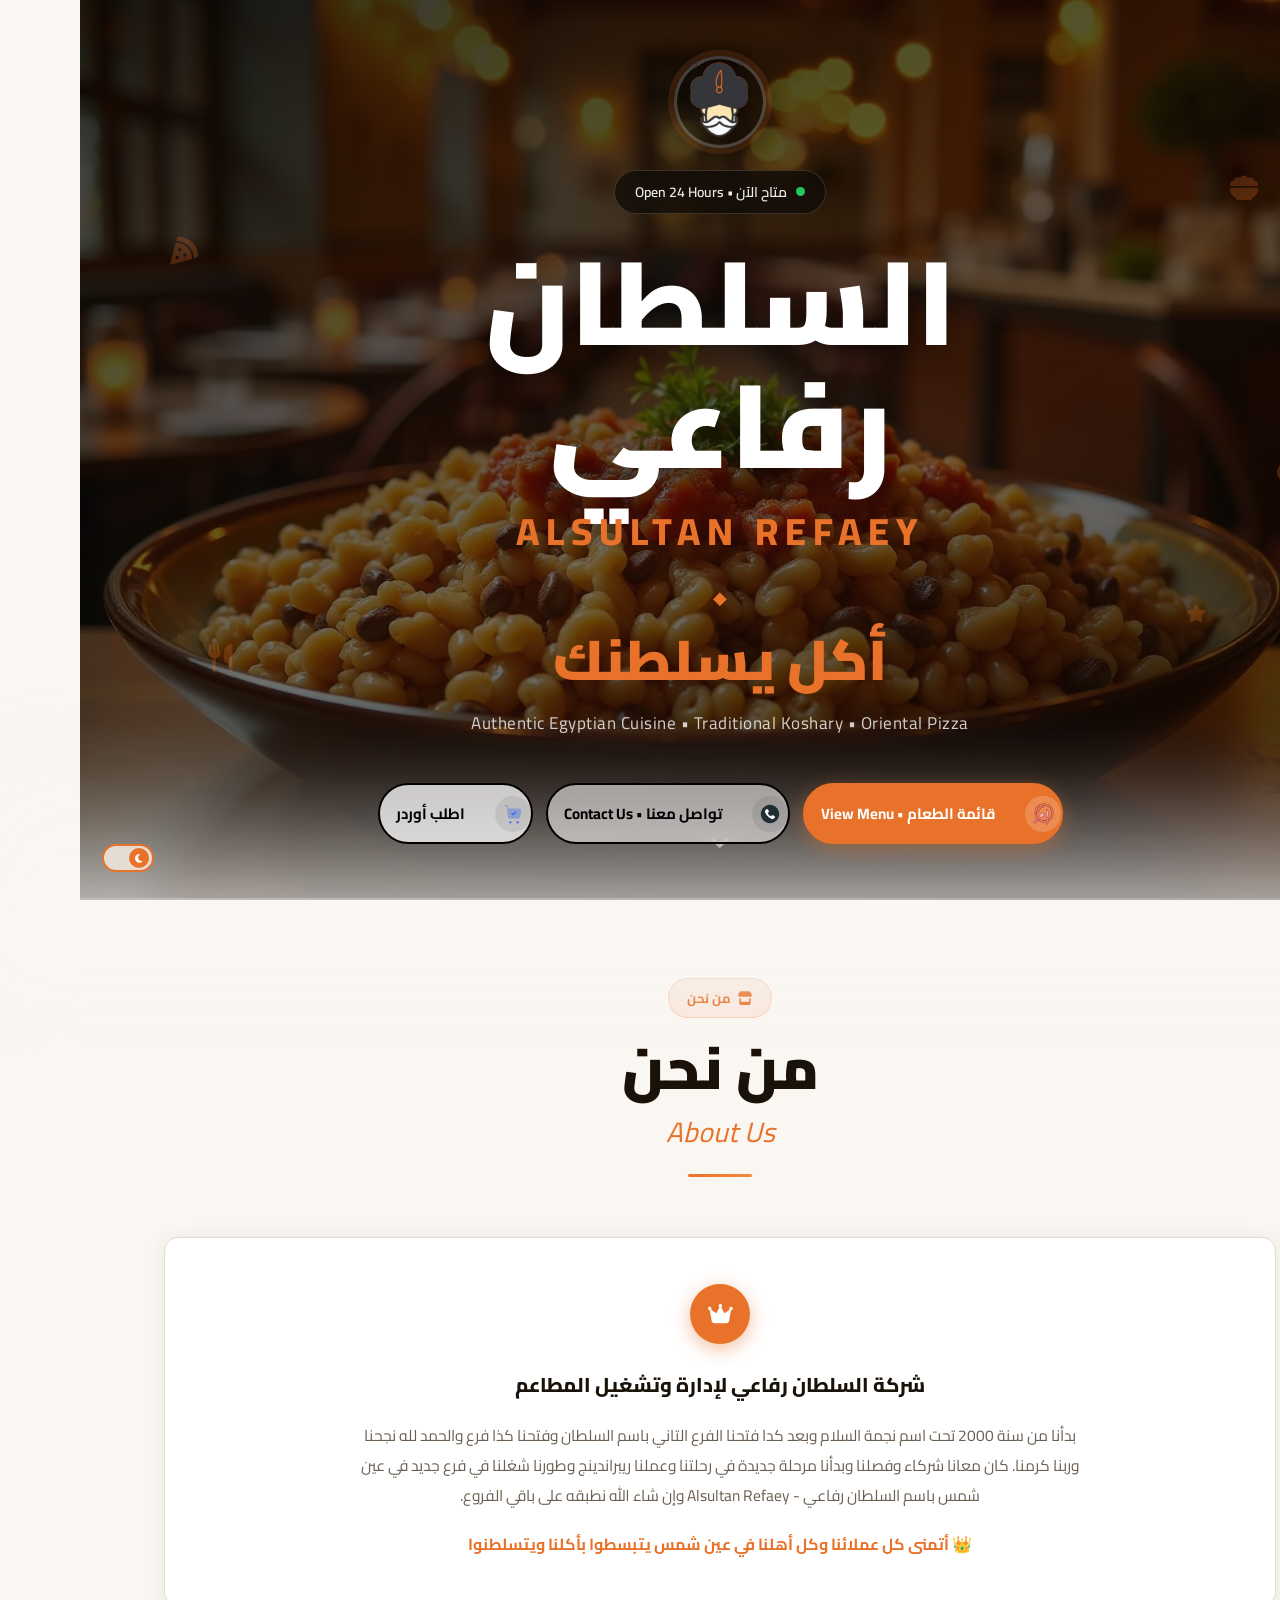
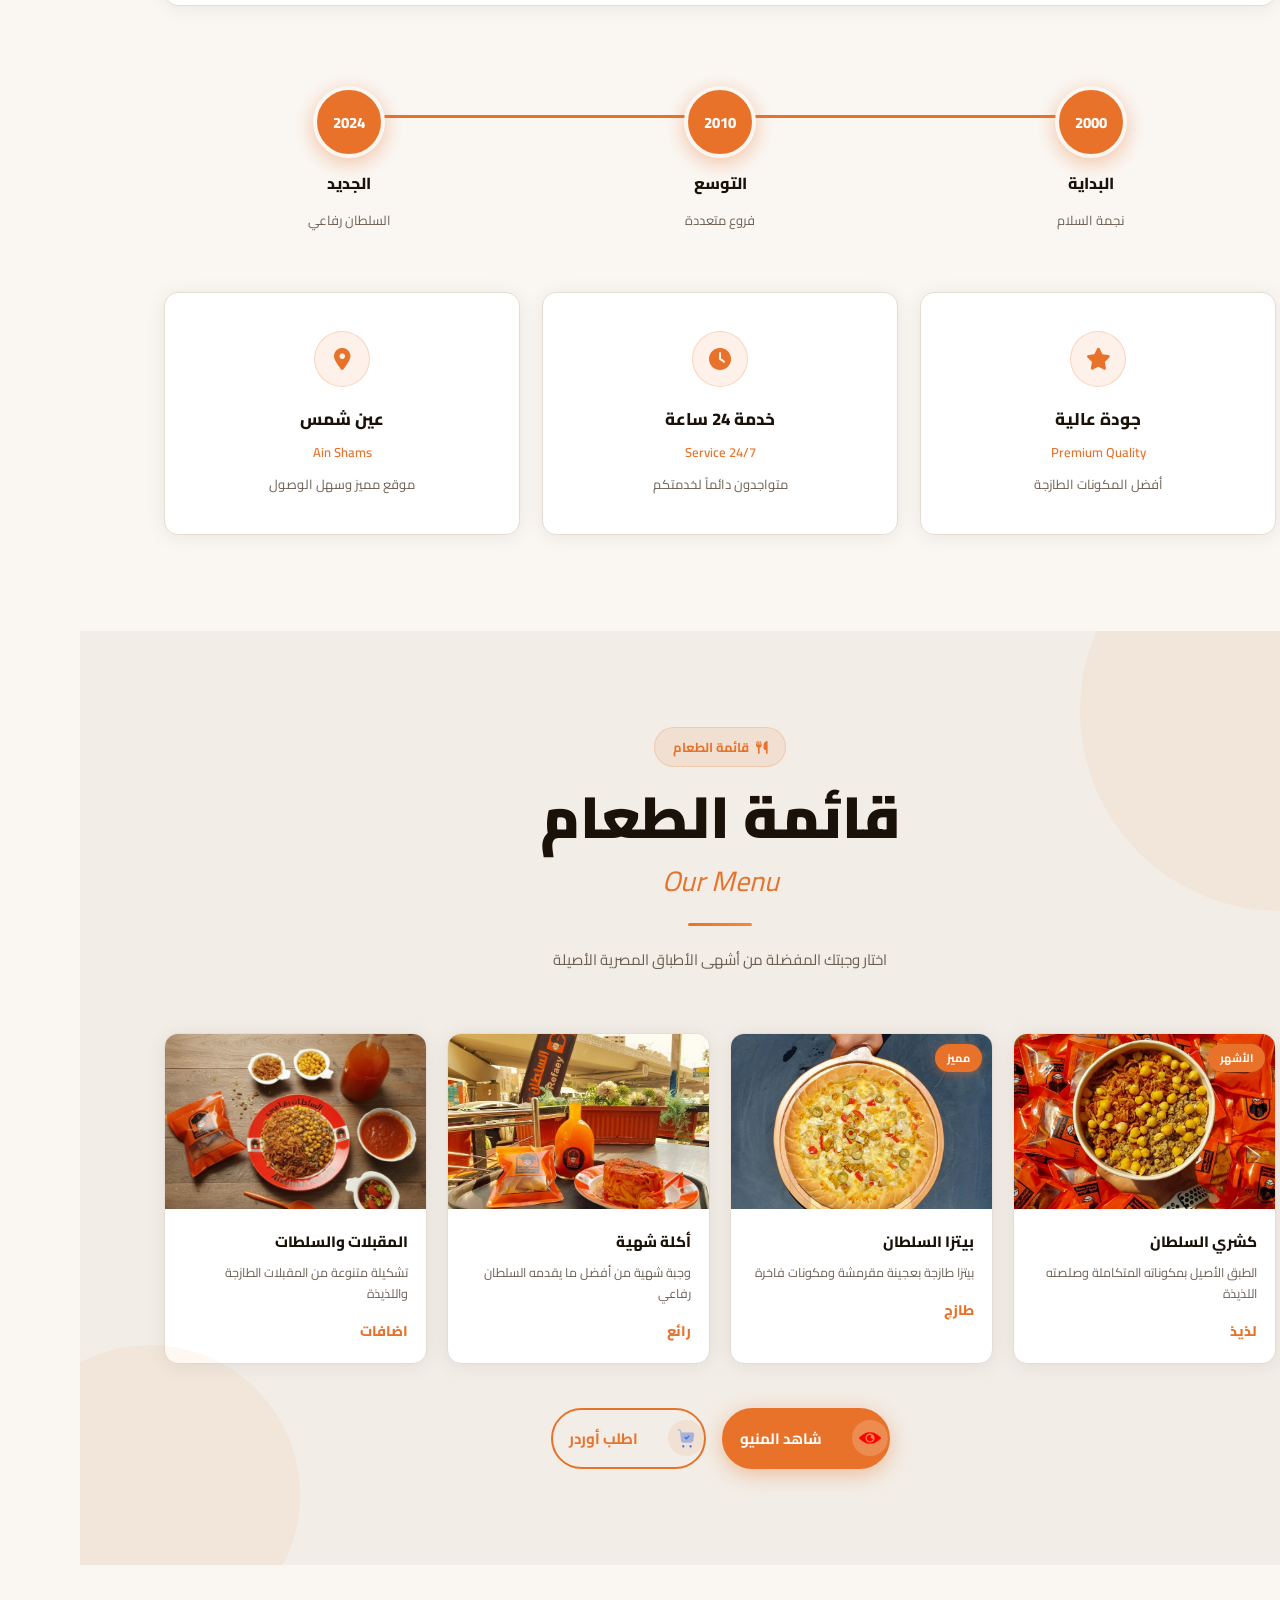
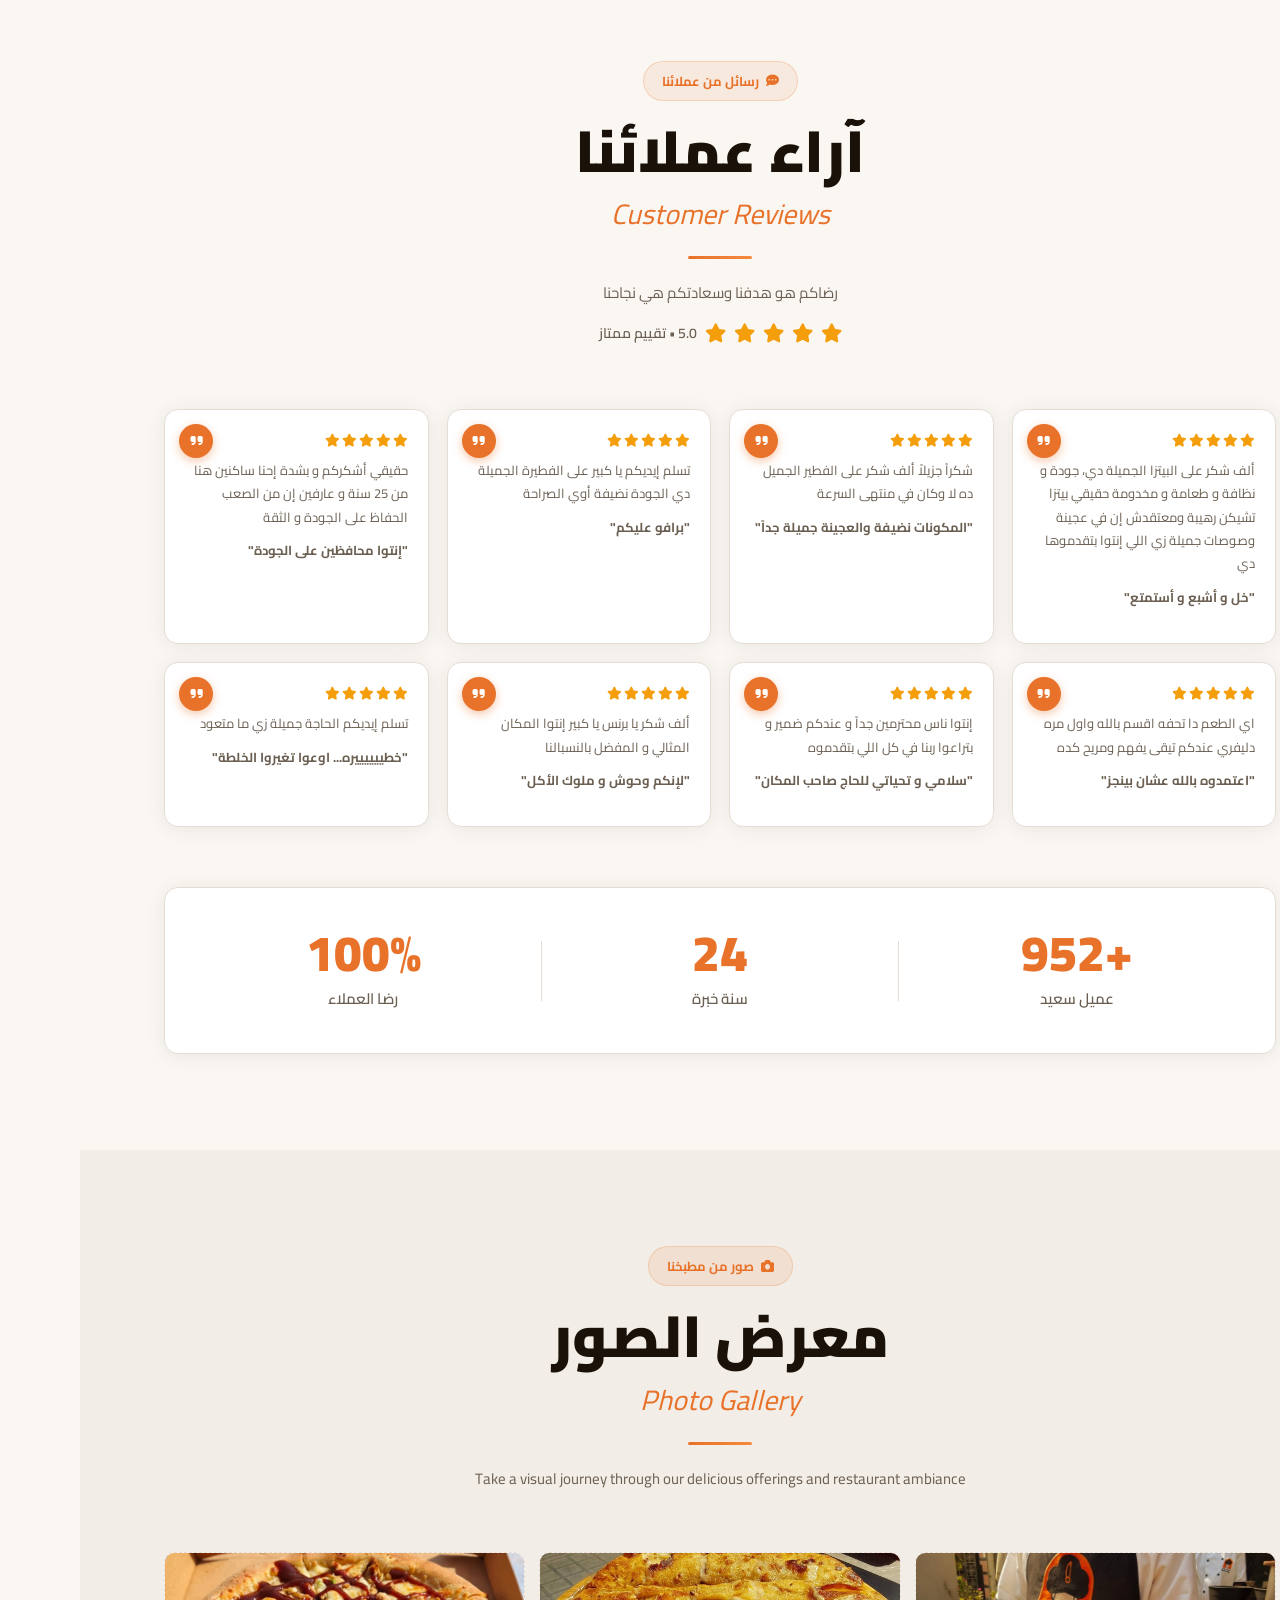
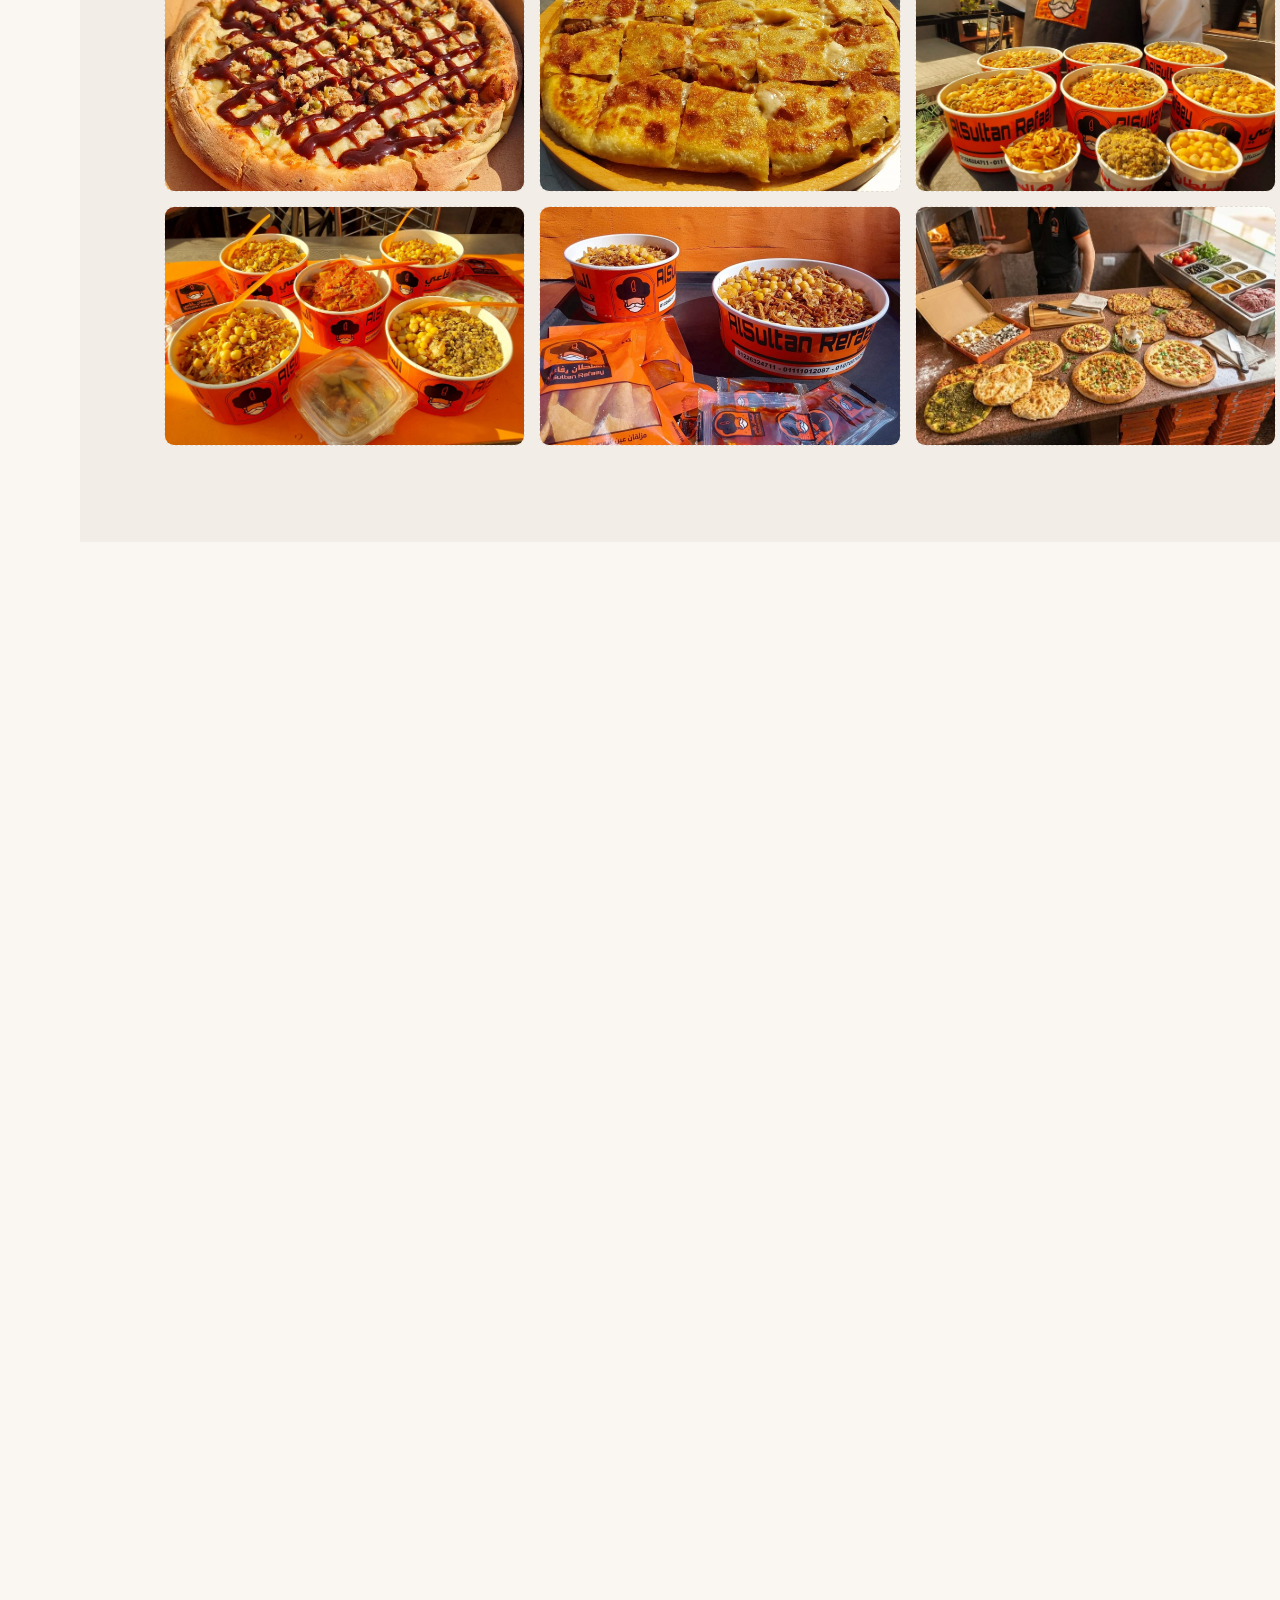
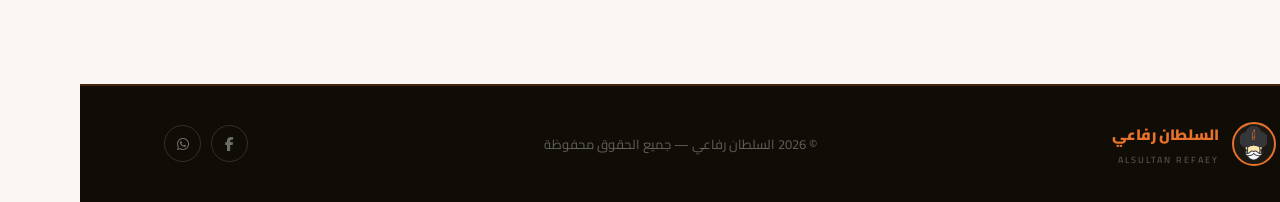
==== commit f2f7c2e7: "Update index.html" ====
--- a/index.html
+++ b/index.html
@@ -2,7 +2,7 @@
 <html lang="ar" dir="rtl">
 <head>
     <meta charset="UTF-8">
-    <meta name="viewport" content="width=device-width, initial-scale=1.0">
+    <meta name="viewport" content="width=device-width, initial-scale=1.0, maximum-scale=1.0, user-scalable=no">
     <title>السلطان رفاعي | ALSULTAN REFAEY</title>
     <meta name="description" content="موقع مطعم السلطان رفاعي العالمي">
     <link rel="stylesheet" href="main.css">
@@ -403,4 +403,4 @@
 
 <script src="main.js"></script>
 </body>
-</html>+</html>
